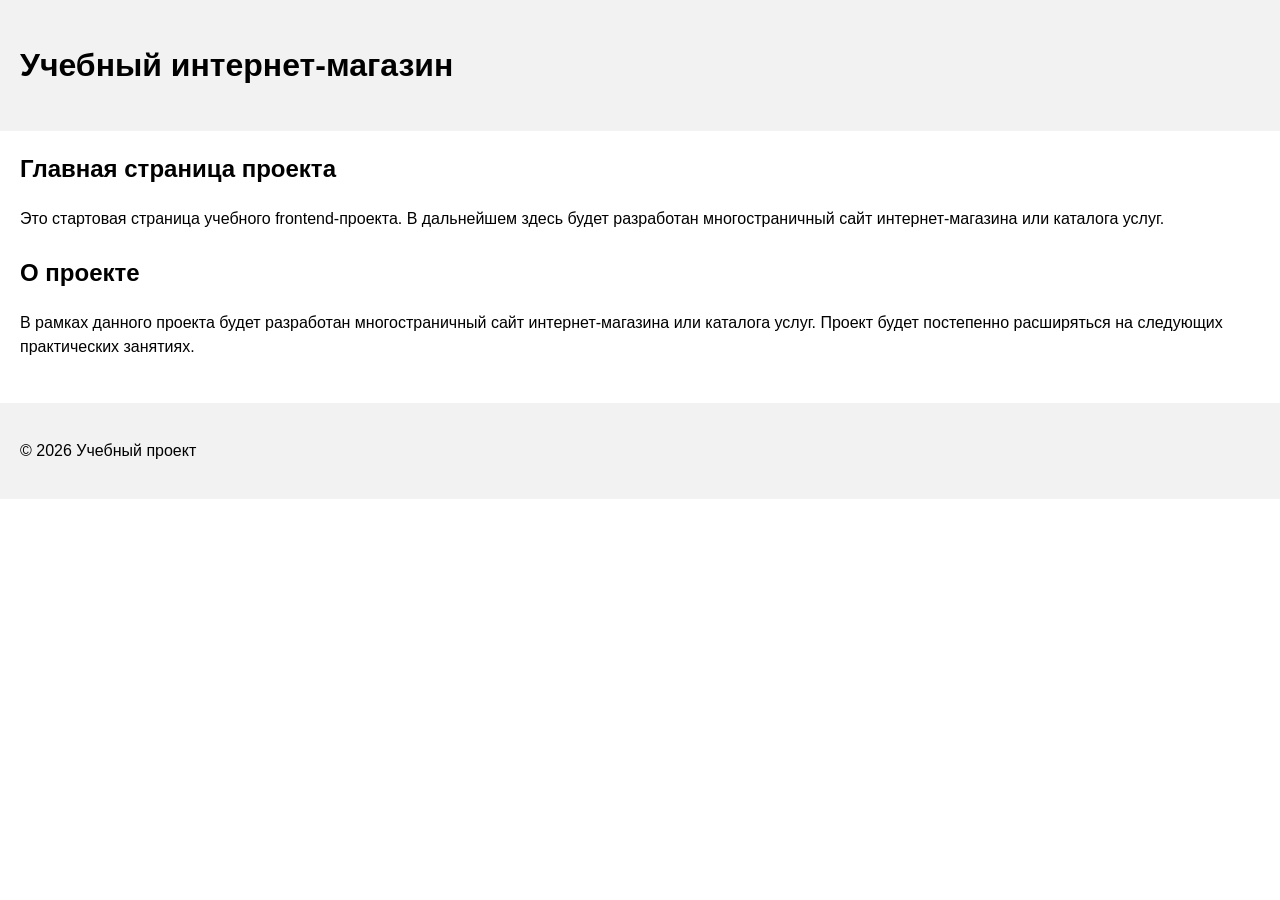
==== index.html @ 158ff709 "feat: add project description section" ====
<!DOCTYPE html>
<html lang="ru">
<head>
  <meta charset="UTF-8">
  <meta name="viewport" content="width=device-width, initial-scale=1.0">
  <title>Каталог товаров</title>
  <link rel="stylesheet" href="css/style.css">
</head>
<body>
  <header>
    <h1>Учебный интернет-магазин</h1>
  </header>
  <main>
    <section>
      <h2>Главная страница проекта</h2>
      <p>
        Это стартовая страница учебного frontend-проекта.
        В дальнейшем здесь будет разработан многостраничный сайт
        интернет-магазина или каталога услуг.
      </p>
    </section>
        <section>
      <h2>О проекте</h2>
      <p>
        В рамках данного проекта будет разработан многостраничный сайт
        интернет-магазина или каталога услуг. Проект будет постепенно
        расширяться на следующих практических занятиях.
      </p>
    </section>
  </main>
  <footer>
    <p>&copy; 2026 Учебный проект</p>
  </footer>
</body>
</html>
---- css/style.css ----
body {
  margin: 0;
  font-family: Arial, sans-serif;
  line-height: 1.5;
}
header, main, footer {
  padding: 20px;
}
header { background-color: #f2f2f2; }
footer { background-color: #f2f2f2; }
section { margin-bottom: 24px; }
section h2 { margin-top: 0; }
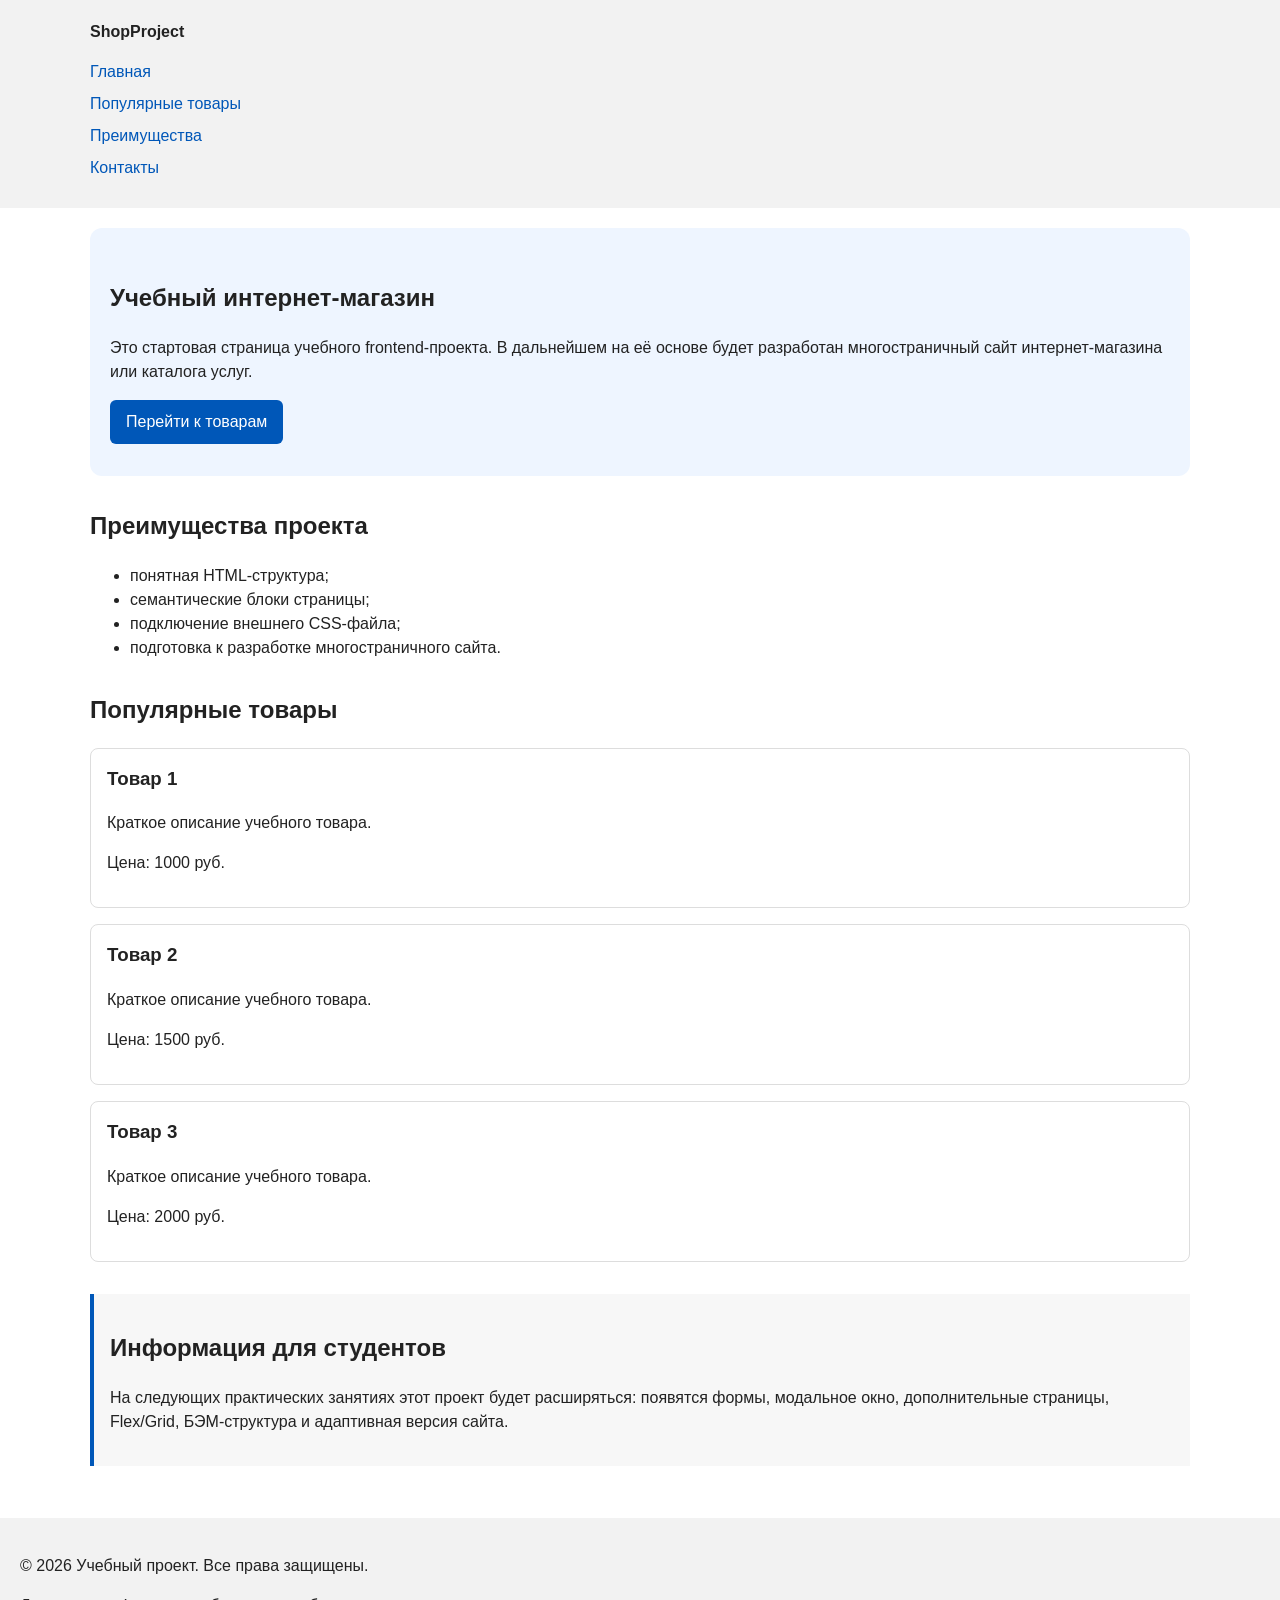
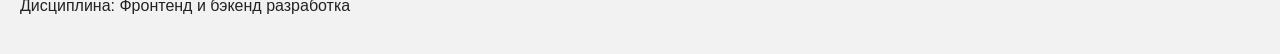
==== commit 7997a060: "feat: add semantic HTML structure and base CSS styles" ====
--- a/index.html
+++ b/index.html
@@ -3,33 +3,77 @@
 <head>
   <meta charset="UTF-8">
   <meta name="viewport" content="width=device-width, initial-scale=1.0">
-  <title>Каталог товаров</title>
+  <title>Учебный интернет-магазин</title>
   <link rel="stylesheet" href="css/style.css">
 </head>
 <body>
   <header>
-    <h1>Учебный интернет-магазин</h1>
+    <div class="site-header">
+      <a class="site-logo" href="index.html">ShopProject</a>
+      <nav class="site-nav" aria-label="Основная навигация">
+        <ul class="site-nav__list">
+          <li><a href="index.html">Главная</a></li>
+          <li><a href="#popular">Популярные товары</a></li>
+          <li><a href="#advantages">Преимущества</a></li>
+          <li><a href="#contacts">Контакты</a></li>
+        </ul>
+      </nav>
+    </div>
   </header>
+
   <main>
-    <section>
-      <h2>Главная страница проекта</h2>
+    <section class="hero">
+      <h1>Учебный интернет-магазин</h1>
       <p>
         Это стартовая страница учебного frontend-проекта.
-        В дальнейшем здесь будет разработан многостраничный сайт
+        В дальнейшем на её основе будет разработан многостраничный сайт
         интернет-магазина или каталога услуг.
       </p>
+      <a class="button" href="#popular">Перейти к товарам</a>
     </section>
-        <section>
-      <h2>О проекте</h2>
+
+    <section class="section" id="advantages">
+      <h2>Преимущества проекта</h2>
+      <ul class="advantages-list">
+        <li>понятная HTML-структура;</li>
+        <li>семантические блоки страницы;</li>
+        <li>подключение внешнего CSS-файла;</li>
+        <li>подготовка к разработке многостраничного сайта.</li>
+      </ul>
+    </section>
+
+    <section class="section" id="popular">
+      <h2>Популярные товары</h2>
+      <article class="product-card">
+        <h3>Товар 1</h3>
+        <p>Краткое описание учебного товара.</p>
+        <p>Цена: 1000 руб.</p>
+      </article>
+      <article class="product-card">
+        <h3>Товар 2</h3>
+        <p>Краткое описание учебного товара.</p>
+        <p>Цена: 1500 руб.</p>
+      </article>
+      <article class="product-card">
+        <h3>Товар 3</h3>
+        <p>Краткое описание учебного товара.</p>
+        <p>Цена: 2000 руб.</p>
+      </article>
+    </section>
+
+    <aside class="aside-info">
+      <h2>Информация для студентов</h2>
       <p>
-        В рамках данного проекта будет разработан многостраничный сайт
-        интернет-магазина или каталога услуг. Проект будет постепенно
-        расширяться на следующих практических занятиях.
+        На следующих практических занятиях этот проект будет расширяться:
+        появятся формы, модальное окно, дополнительные страницы, Flex/Grid,
+        БЭМ-структура и адаптивная версия сайта.
       </p>
-    </section>
+    </aside>
   </main>
-  <footer>
-    <p>&copy; 2026 Учебный проект</p>
+
+  <footer id="contacts">
+    <p>&copy; 2026 Учебный проект. Все права защищены.</p>
+    <p>Дисциплина: Фронтенд и бэкенд разработка</p>
   </footer>
 </body>
 </html>
--- a/css/style.css
+++ b/css/style.css
@@ -1,12 +1,109 @@
+/* Минимальный сброс стилей */
+* {
+  box-sizing: border-box;
+}
+
 body {
   margin: 0;
   font-family: Arial, sans-serif;
   line-height: 1.5;
+  color: #222222;
+  background-color: #ffffff;
 }
+
 header, main, footer {
   padding: 20px;
 }
-header { background-color: #f2f2f2; }
-footer { background-color: #f2f2f2; }
-section { margin-bottom: 24px; }
-section h2 { margin-top: 0; }+
+header {
+  background-color: #f2f2f2;
+}
+
+footer {
+  background-color: #f2f2f2;
+}
+
+/* Шапка и навигация */
+.site-header {
+  max-width: 1100px;
+  margin: 0 auto;
+}
+
+.site-logo {
+  font-weight: bold;
+  text-decoration: none;
+  color: #222222;
+}
+
+.site-nav__list {
+  padding: 0;
+  margin: 16px 0 0;
+  list-style: none;
+}
+
+.site-nav__list li {
+  margin-bottom: 8px;
+}
+
+.site-nav__list a {
+  color: #0057b8;
+  text-decoration: none;
+}
+
+.site-nav__list a:hover {
+  text-decoration: underline;
+}
+
+/* Секции */
+.hero {
+  max-width: 1100px;
+  margin: 0 auto 32px;
+  padding: 32px 20px;
+  background-color: #eef5ff;
+  border-radius: 12px;
+}
+
+.section {
+  max-width: 1100px;
+  margin: 0 auto 32px;
+}
+
+.section h2 {
+  margin-top: 0;
+}
+
+/* Карточки товаров */
+.product-card {
+  margin-bottom: 16px;
+  padding: 16px;
+  border: 1px solid #dddddd;
+  border-radius: 8px;
+  background-color: #ffffff;
+}
+
+.product-card h3 {
+  margin-top: 0;
+}
+
+/* Кнопка */
+.button {
+  display: inline-block;
+  padding: 10px 16px;
+  color: #ffffff;
+  background-color: #0057b8;
+  text-decoration: none;
+  border-radius: 6px;
+}
+
+.button:hover {
+  background-color: #003f86;
+}
+
+/* Блок aside */
+.aside-info {
+  max-width: 1100px;
+  margin: 0 auto 32px;
+  padding: 16px;
+  border-left: 4px solid #0057b8;
+  background-color: #f7f7f7;
+}
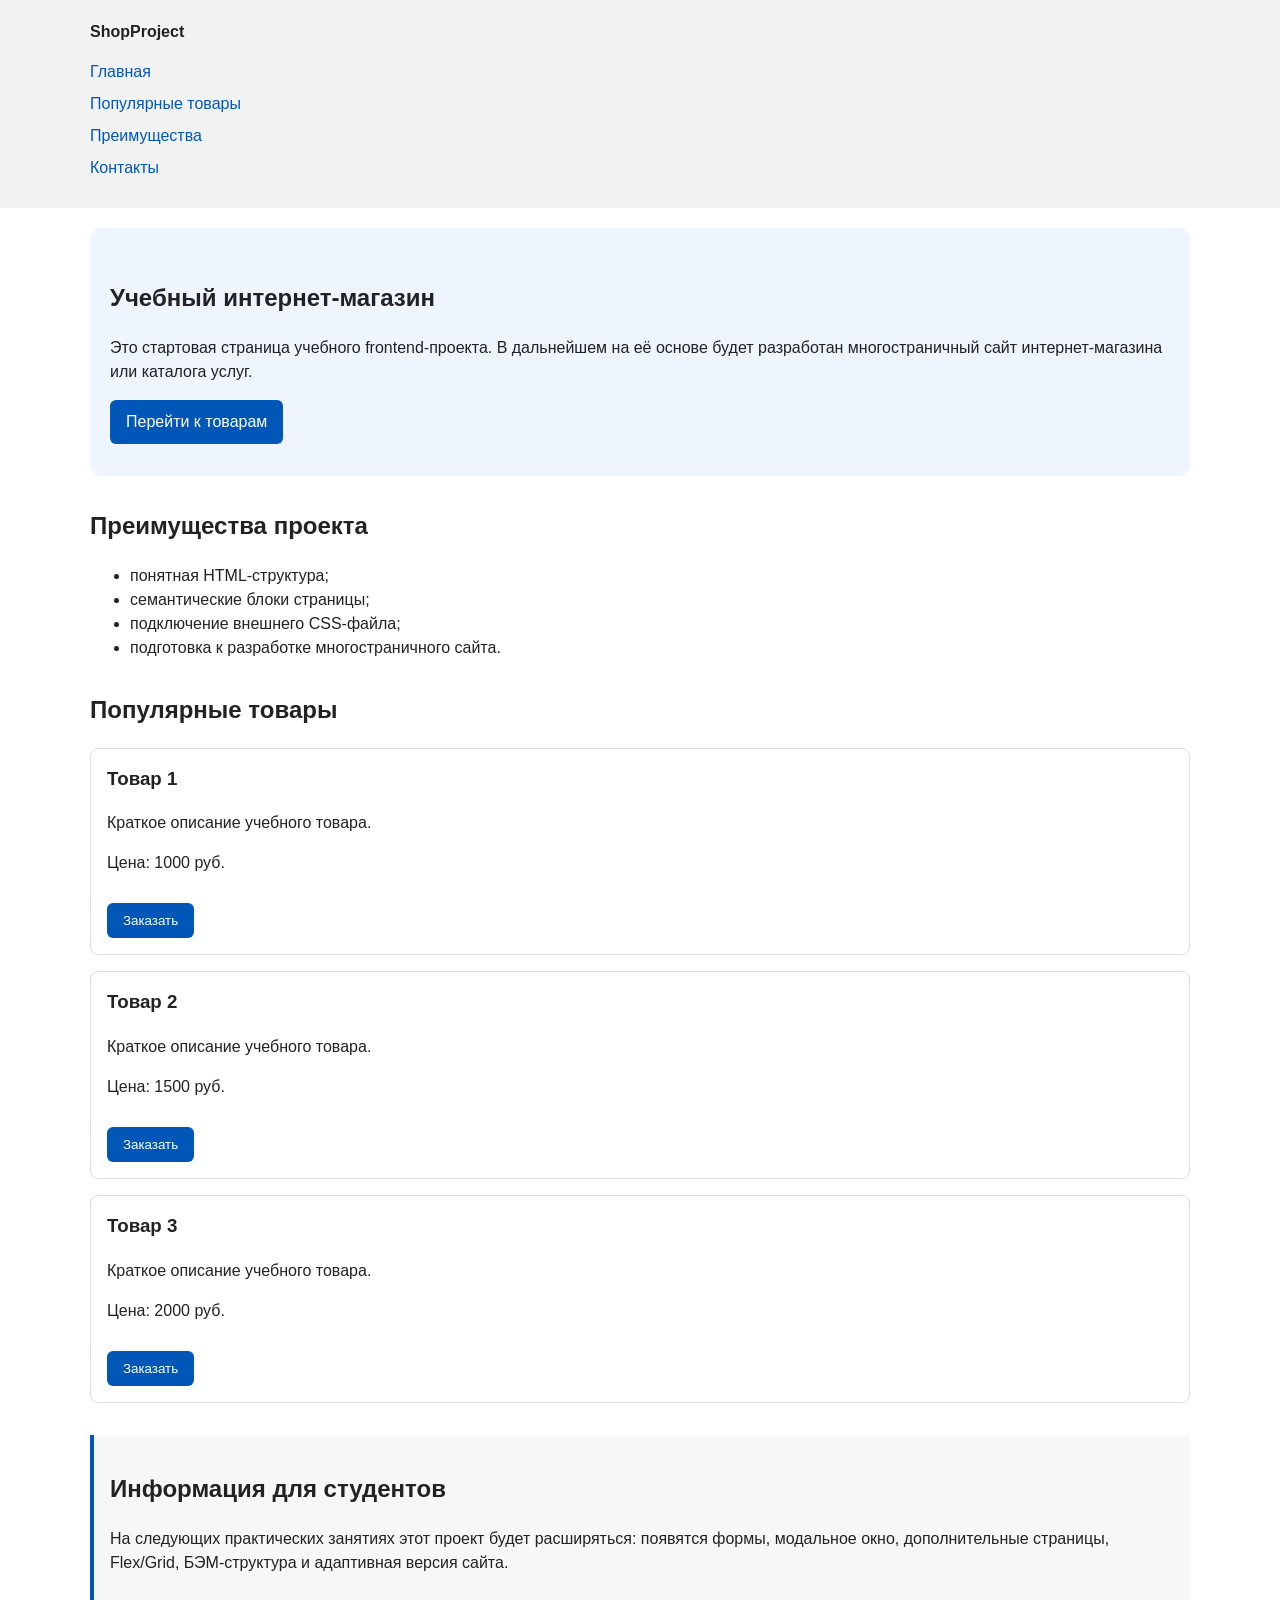
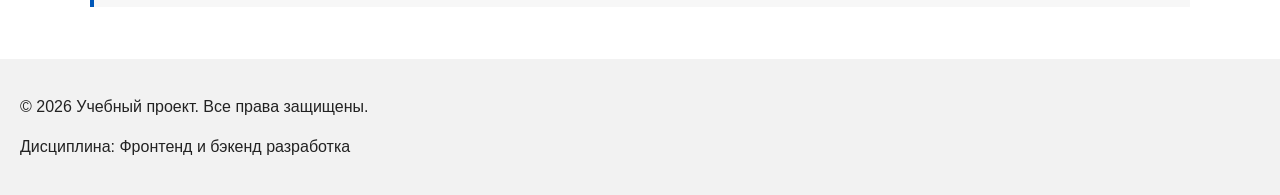
==== commit a19780ae: "feat: add order form modal and validation" ====
--- a/index.html
+++ b/index.html
@@ -5,6 +5,7 @@
   <meta name="viewport" content="width=device-width, initial-scale=1.0">
   <title>Учебный интернет-магазин</title>
   <link rel="stylesheet" href="css/style.css">
+  <script src="js/main.js" defer></script>
 </head>
 <body>
   <header>
@@ -43,23 +44,26 @@
     </section>
 
     <section class="section" id="popular">
-      <h2>Популярные товары</h2>
-      <article class="product-card">
-        <h3>Товар 1</h3>
-        <p>Краткое описание учебного товара.</p>
-        <p>Цена: 1000 руб.</p>
-      </article>
-      <article class="product-card">
-        <h3>Товар 2</h3>
-        <p>Краткое описание учебного товара.</p>
-        <p>Цена: 1500 руб.</p>
-      </article>
-      <article class="product-card">
-        <h3>Товар 3</h3>
-        <p>Краткое описание учебного товара.</p>
-        <p>Цена: 2000 руб.</p>
-      </article>
-    </section>
+  <h2>Популярные товары</h2>
+  <article class="product-card">
+    <h3>Товар 1</h3>
+    <p>Краткое описание учебного товара.</p>
+    <p>Цена: 1000 руб.</p>
+    <button class="button product-card__button" type="button" data-product="Товар 1">Заказать</button>
+  </article>
+  <article class="product-card">
+    <h3>Товар 2</h3>
+    <p>Краткое описание учебного товара.</p>
+    <p>Цена: 1500 руб.</p>
+    <button class="button product-card__button" type="button" data-product="Товар 2">Заказать</button>
+  </article>
+  <article class="product-card">
+    <h3>Товар 3</h3>
+    <p>Краткое описание учебного товара.</p>
+    <p>Цена: 2000 руб.</p>
+    <button class="button product-card__button" type="button" data-product="Товар 3">Заказать</button>
+  </article>
+</section>
 
     <aside class="aside-info">
       <h2>Информация для студентов</h2>
@@ -75,5 +79,63 @@
     <p>&copy; 2026 Учебный проект. Все права защищены.</p>
     <p>Дисциплина: Фронтенд и бэкенд разработка</p>
   </footer>
+  <dialog class="order-dialog" id="order-dialog" aria-labelledby="order-dialog-title">
+  <h2 id="order-dialog-title">Оформление заявки</h2>
+  <form class="order-form" id="order-form" action="#" method="post" novalidate>
+    <input id="selected-product" name="selected-product" type="hidden">
+
+    <div class="form-field">
+      <label for="order-name">Имя</label>
+      <input id="order-name" name="name" type="text" placeholder="Введите ваше имя" minlength="2" autocomplete="given-name" required>
+    </div>
+
+    <div class="form-field">
+      <label for="order-email">E-mail</label>
+      <input id="order-email" name="email" type="email" placeholder="example@mail.ru" autocomplete="email" required>
+    </div>
+
+    <div class="form-field">
+      <label for="order-phone">Телефон</label>
+      <input id="order-phone" name="phone" type="tel" inputmode="tel" placeholder="+7 (900) 000-00-00" pattern="^\+7 \(\d{3}\) \d{3}-\d{2}-\d{2}$" required>
+      <small>Формат: +7 (900) 000-00-00</small>
+    </div>
+
+    <div class="form-field">
+      <label for="order-date">Дата связи</label>
+      <input id="order-date" name="date" type="date">
+    </div>
+
+    <div class="form-field">
+      <label for="order-topic">Тема заявки</label>
+      <select id="order-topic" name="topic" required>
+        <option value="">Выберите тему</option>
+        <option value="product">Заказ товара</option>
+        <option value="consultation">Консультация</option>
+        <option value="delivery">Доставка</option>
+      </select>
+    </div>
+
+    <div class="form-field">
+      <label for="order-comment">Комментарий</label>
+      <textarea id="order-comment" name="comment" rows="4" placeholder="Укажите дополнительную информацию"></textarea>
+    </div>
+
+    <div class="form-field form-field--checkbox">
+      <label>
+        <input id="order-agreement" name="agreement" type="checkbox" required>
+        Я согласен на обработку данных
+      </label>
+    </div>
+
+    <div class="form-actions">
+      <button type="button" id="close-order-dialog">Закрыть</button>
+      <button type="submit">Отправить заявку</button>
+    </div>
+  </form>
+</dialog>
+
+<p class="success-message" id="success-message" hidden>
+  Форма успешно отправлена!
+</p>
 </body>
 </html>
--- a/css/style.css
+++ b/css/style.css
@@ -106,4 +106,78 @@
   padding: 16px;
   border-left: 4px solid #0057b8;
   background-color: #f7f7f7;
+}
+
+/* Модальное окно */
+.order-dialog {
+  width: min(100% - 32px, 560px);
+  padding: 24px;
+  border: none;
+  border-radius: 12px;
+}
+
+.order-dialog::backdrop {
+  background-color: rgba(0, 0, 0, 0.5);
+}
+
+.form-field {
+  margin-bottom: 16px;
+}
+
+.form-field label {
+  display: block;
+  margin-bottom: 6px;
+}
+
+.form-field input,
+.form-field select,
+.form-field textarea {
+  width: 100%;
+  padding: 10px 12px;
+  border: 1px solid #cccccc;
+  border-radius: 6px;
+  font: inherit;
+}
+
+.form-field input[type="checkbox"] {
+  width: auto;
+}
+
+.form-field small {
+  display: block;
+  margin-top: 4px;
+  color: #666666;
+}
+
+.form-field input:focus-visible,
+.form-field select:focus-visible,
+.form-field textarea:focus-visible,
+.form-actions button:focus-visible {
+  outline: 2px solid #0057b8;
+  outline-offset: 2px;
+}
+
+[aria-invalid="true"] {
+  border-color: #b00020;
+}
+
+.form-actions {
+  display: flex;
+  gap: 12px;
+  margin-top: 20px;
+}
+
+.success-message {
+  max-width: 1100px;
+  margin: 24px auto;
+  padding: 16px;
+  border-left: 4px solid #168a2f;
+  background-color: #eefaf0;
+}
+
+/* Кнопка в карточке товара */
+.product-card__button {
+  margin-top: 12px;
+  cursor: pointer;
+  border: none;
 }
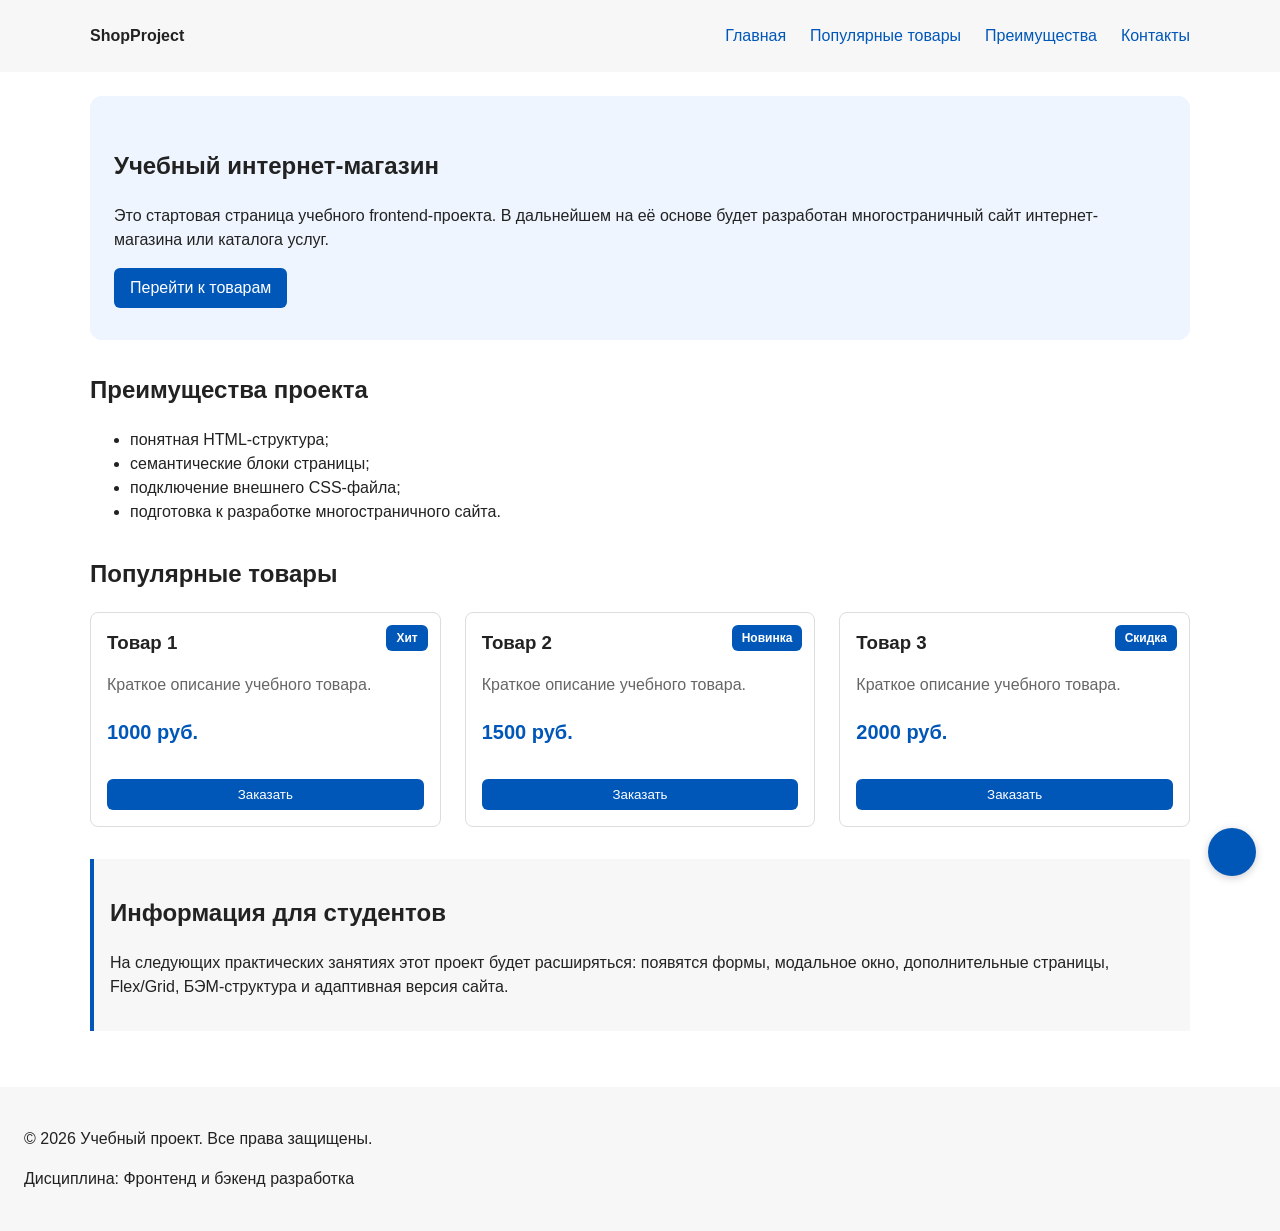
==== commit ac5614c0: "feat: complete KR1 - Flexbox, Grid, BEM, positioning" ====
--- a/index.html
+++ b/index.html
@@ -45,24 +45,29 @@
 
     <section class="section" id="popular">
   <h2>Популярные товары</h2>
-  <article class="product-card">
-    <h3>Товар 1</h3>
-    <p>Краткое описание учебного товара.</p>
-    <p>Цена: 1000 руб.</p>
-    <button class="button product-card__button" type="button" data-product="Товар 1">Заказать</button>
-  </article>
-  <article class="product-card">
-    <h3>Товар 2</h3>
-    <p>Краткое описание учебного товара.</p>
-    <p>Цена: 1500 руб.</p>
-    <button class="button product-card__button" type="button" data-product="Товар 2">Заказать</button>
-  </article>
-  <article class="product-card">
-    <h3>Товар 3</h3>
-    <p>Краткое описание учебного товара.</p>
-    <p>Цена: 2000 руб.</p>
-    <button class="button product-card__button" type="button" data-product="Товар 3">Заказать</button>
-  </article>
+  <div class="products-grid">
+    <article class="product-card">
+      <div class="product-card__badge">Хит</div>
+      <h3 class="product-card__title">Товар 1</h3>
+      <p class="product-card__description">Краткое описание учебного товара.</p>
+      <p class="product-card__price">1000 руб.</p>
+      <button class="button product-card__button" type="button" data-product="Товар 1">Заказать</button>
+    </article>
+    <article class="product-card">
+      <div class="product-card__badge">Новинка</div>
+      <h3 class="product-card__title">Товар 2</h3>
+      <p class="product-card__description">Краткое описание учебного товара.</p>
+      <p class="product-card__price">1500 руб.</p>
+      <button class="button product-card__button" type="button" data-product="Товар 2">Заказать</button>
+    </article>
+    <article class="product-card">
+      <div class="product-card__badge">Скидка</div>
+      <h3 class="product-card__title">Товар 3</h3>
+      <p class="product-card__description">Краткое описание учебного товара.</p>
+      <p class="product-card__price">2000 руб.</p>
+      <button class="button product-card__button" type="button" data-product="Товар 3">Заказать</button>
+    </article>
+  </div>
 </section>
 
     <aside class="aside-info">
@@ -137,5 +142,6 @@
 <p class="success-message" id="success-message" hidden>
   Форма успешно отправлена!
 </p>
+<button class="scroll-top-button" id="scroll-top-button" type="button" aria-label="Наверх"></button>
 </body>
 </html>
--- a/css/style.css
+++ b/css/style.css
@@ -1,4 +1,38 @@
-/* Минимальный сброс стилей */
+
+:root {
+  /* Основные цвета проекта */
+  --color-bg: #ffffff;
+  --color-text: #222222;
+  --color-muted: #666666;
+  --color-primary: #0057b8;
+  --color-primary-dark: #003f86;
+  --color-border: #dddddd;
+  --color-surface: #f7f7f7;
+  --color-surface-accent: #eef5ff;
+  --color-danger: #b00020;
+  --color-success: #168a2f;
+  --color-success-bg: #eefaf0;
+  --color-white: #ffffff;
+  
+  /* Отступы */
+  --space-xs: 4px;
+  --space-sm: 8px;
+  --space-md: 16px;
+  --space-lg: 24px;
+  --space-xl: 32px;
+  
+  /* Скругления */
+  --radius-sm: 6px;
+  --radius-md: 8px;
+  --radius-lg: 12px;
+  
+  /* Размеры */
+  --container-width: 1100px;
+}
+
+/* ===============================
+   2. Базовые стили
+   =============================== */
 * {
   box-sizing: border-box;
 }
@@ -7,46 +41,107 @@
   margin: 0;
   font-family: Arial, sans-serif;
   line-height: 1.5;
-  color: #222222;
-  background-color: #ffffff;
-}
-
-header, main, footer {
-  padding: 20px;
+  color: var(--color-text);
+  background-color: var(--color-bg);
+}
+
+header,
+main,
+footer {
+  padding: var(--space-lg);
 }
 
 header {
-  background-color: #f2f2f2;
+  background-color: var(--color-surface);
 }
 
 footer {
-  background-color: #f2f2f2;
-}
-
-/* Шапка и навигация */
+  background-color: var(--color-surface);
+}
+
+/* ===============================
+   3. Общие элементы интерфейса
+   =============================== */
+a {
+  color: var(--color-primary);
+}
+
+a:hover {
+  color: var(--color-primary-dark);
+}
+
+a:focus-visible {
+  outline: 2px solid var(--color-primary);
+  outline-offset: 3px;
+}
+
+.button {
+  display: inline-block;
+  padding: var(--space-sm) var(--space-md);
+  color: var(--color-white);
+  background-color: var(--color-primary);
+  text-decoration: none;
+  border: none;
+  border-radius: var(--radius-sm);
+  cursor: pointer;
+}
+
+.button:hover {
+  background-color: var(--color-primary-dark);
+}
+
+.button:focus-visible {
+  outline: 2px solid var(--color-primary);
+  outline-offset: 3px;
+}
+
+.button:disabled {
+  opacity: 0.6;
+  cursor: not-allowed;
+}
+
+/* ===============================
+   4. Компоненты страницы
+   =============================== */
 .site-header {
-  max-width: 1100px;
+  max-width: var(--container-width);
   margin: 0 auto;
+  display: flex;
+  align-items: center;
+  justify-content: space-between;
 }
 
 .site-logo {
   font-weight: bold;
   text-decoration: none;
-  color: #222222;
+  color: var(--color-text);
+}
+
+/* Шапка на Flexbox */
+.site-header {
+  max-width: var(--container-width);
+  margin: 0 auto;
+  display: flex;
+  align-items: center;
+  justify-content: space-between;
+  flex-wrap: wrap;
+  gap: var(--space-md);
 }
 
 .site-nav__list {
+  display: flex;
+  gap: var(--space-lg);
   padding: 0;
-  margin: 16px 0 0;
+  margin: 0;
   list-style: none;
 }
 
 .site-nav__list li {
-  margin-bottom: 8px;
+  margin-bottom: 0;
 }
 
 .site-nav__list a {
-  color: #0057b8;
+  color: var(--color-primary);
   text-decoration: none;
 }
 
@@ -54,66 +149,55 @@
   text-decoration: underline;
 }
 
-/* Секции */
 .hero {
-  max-width: 1100px;
-  margin: 0 auto 32px;
-  padding: 32px 20px;
-  background-color: #eef5ff;
-  border-radius: 12px;
+  max-width: var(--container-width);
+  margin: 0 auto var(--space-xl);
+  padding: var(--space-xl) var(--space-lg);
+  background-color: var(--color-surface-accent);
+  border-radius: var(--radius-lg);
 }
 
 .section {
-  max-width: 1100px;
-  margin: 0 auto 32px;
+  max-width: var(--container-width);
+  margin: 0 auto var(--space-xl);
 }
 
 .section h2 {
   margin-top: 0;
 }
 
-/* Карточки товаров */
 .product-card {
-  margin-bottom: 16px;
-  padding: 16px;
-  border: 1px solid #dddddd;
-  border-radius: 8px;
-  background-color: #ffffff;
+  margin-bottom: var(--space-md);
+  padding: var(--space-md);
+  border: 1px solid var(--color-border);
+  border-radius: var(--radius-md);
+  background-color: var(--color-bg);
+}
+
+.product-card:hover {
+  border-color: var(--color-primary);
 }
 
 .product-card h3 {
   margin-top: 0;
 }
 
-/* Кнопка */
-.button {
-  display: inline-block;
-  padding: 10px 16px;
-  color: #ffffff;
-  background-color: #0057b8;
-  text-decoration: none;
-  border-radius: 6px;
-}
-
-.button:hover {
-  background-color: #003f86;
-}
-
-/* Блок aside */
 .aside-info {
-  max-width: 1100px;
-  margin: 0 auto 32px;
-  padding: 16px;
-  border-left: 4px solid #0057b8;
-  background-color: #f7f7f7;
-}
-
-/* Модальное окно */
+  max-width: var(--container-width);
+  margin: 0 auto var(--space-xl);
+  padding: var(--space-md);
+  border-left: 4px solid var(--color-primary);
+  background-color: var(--color-surface);
+}
+
+/* ===============================
+   5. Форма и модальное окно
+   =============================== */
 .order-dialog {
   width: min(100% - 32px, 560px);
-  padding: 24px;
-  border: none;
-  border-radius: 12px;
+  padding: var(--space-lg);
+  border: none;
+  border-radius: var(--radius-lg);
 }
 
 .order-dialog::backdrop {
@@ -121,12 +205,12 @@
 }
 
 .form-field {
-  margin-bottom: 16px;
+  margin-bottom: var(--space-md);
 }
 
 .form-field label {
   display: block;
-  margin-bottom: 6px;
+  margin-bottom: var(--space-xs);
 }
 
 .form-field input,
@@ -134,8 +218,8 @@
 .form-field textarea {
   width: 100%;
   padding: 10px 12px;
-  border: 1px solid #cccccc;
-  border-radius: 6px;
+  border: 1px solid var(--color-border);
+  border-radius: var(--radius-sm);
   font: inherit;
 }
 
@@ -145,39 +229,139 @@
 
 .form-field small {
   display: block;
-  margin-top: 4px;
-  color: #666666;
+  margin-top: var(--space-xs);
+  color: var(--color-muted);
+}
+
+.form-field input:hover,
+.form-field select:hover,
+.form-field textarea:hover {
+  border-color: var(--color-primary);
 }
 
 .form-field input:focus-visible,
 .form-field select:focus-visible,
 .form-field textarea:focus-visible,
 .form-actions button:focus-visible {
-  outline: 2px solid #0057b8;
-  outline-offset: 2px;
+  outline: 2px solid var(--color-primary);
+  outline-offset: 3px;
 }
 
 [aria-invalid="true"] {
-  border-color: #b00020;
+  border-color: var(--color-danger);
 }
 
 .form-actions {
   display: flex;
-  gap: 12px;
-  margin-top: 20px;
+  gap: var(--space-md);
+  margin-top: var(--space-lg);
 }
 
 .success-message {
-  max-width: 1100px;
-  margin: 24px auto;
-  padding: 16px;
-  border-left: 4px solid #168a2f;
-  background-color: #eefaf0;
-}
-
-/* Кнопка в карточке товара */
+  max-width: var(--container-width);
+  margin: var(--space-lg) auto;
+  padding: var(--space-md);
+  border-left: 4px solid var(--color-success);
+  background-color: var(--color-success-bg);
+}
+
 .product-card__button {
-  margin-top: 12px;
+  margin-top: var(--space-md);
   cursor: pointer;
   border: none;
+}
+/* Сетка карточек на CSS Grid */
+.products-grid {
+  display: grid;
+  grid-template-columns: repeat(auto-fit, minmax(250px, 1fr));
+  gap: var(--space-lg);
+  max-width: var(--container-width);
+  margin: 0 auto var(--space-xl);
+}
+
+.product-card {
+  margin-bottom: 0; /* убираем старый отступ, теперь gap в grid */
+}
+
+/* БЭМ: Блок product-card */
+.product-card {
+  position: relative; /* для ПУНКТА 13! */
+  padding: var(--space-md);
+  border: 1px solid var(--color-border);
+  border-radius: var(--radius-md);
+  background-color: var(--color-bg);
+  transition: transform 0.2s, box-shadow 0.2s;
+}
+
+.product-card:hover {
+  transform: translateY(-4px);
+  box-shadow: 0 4px 12px rgba(0, 0, 0, 0.1);
+  border-color: var(--color-primary);
+}
+
+/* БЭМ: Элемент __badge */
+.product-card__badge {
+  position: absolute; /* для ПУНКТА 13! */
+  top: 12px;
+  right: 12px;
+  padding: 4px 10px;
+  background-color: var(--color-primary);
+  color: var(--color-white);
+  font-size: 12px;
+  font-weight: bold;
+  border-radius: var(--radius-sm);
+}
+
+/* БЭМ: Элемент __title */
+.product-card__title {
+  margin-top: 0;
+  margin-bottom: var(--space-sm);
+  color: var(--color-text);
+}
+
+/* БЭМ: Элемент __description */
+.product-card__description {
+  color: var(--color-muted);
+  margin-bottom: var(--space-sm);
+}
+
+/* БЭМ: Элемент __price */
+.product-card__price {
+  font-size: 20px;
+  font-weight: bold;
+  color: var(--color-primary);
+  margin-bottom: var(--space-md);
+}
+
+/* БЭМ: Элемент __button */
+.product-card__button {
+  width: 100%;
+  cursor: pointer;
+  border: none;
+}
+
+/* Позиционирование: fixed — кнопка всегда видна в правом нижнем углу */
+.scroll-top-button {
+  position: fixed;
+  bottom: 24px;
+  right: 24px;
+  width: 48px;
+  height: 48px;
+  border: none;
+  border-radius: 50%;
+  background-color: var(--color-primary);
+  color: var(--color-white);
+  font-size: 20px;
+  cursor: pointer;
+  box-shadow: 0 2px 8px rgba(0, 0, 0, 0.2);
+  z-index: 100;
+}
+
+.scroll-top-button:hover {
+  background-color: var(--color-primary-dark);
+}
+
+.scroll-top-button:focus-visible {
+  outline: 2px solid var(--color-primary);
+  outline-offset: 3px;
 }
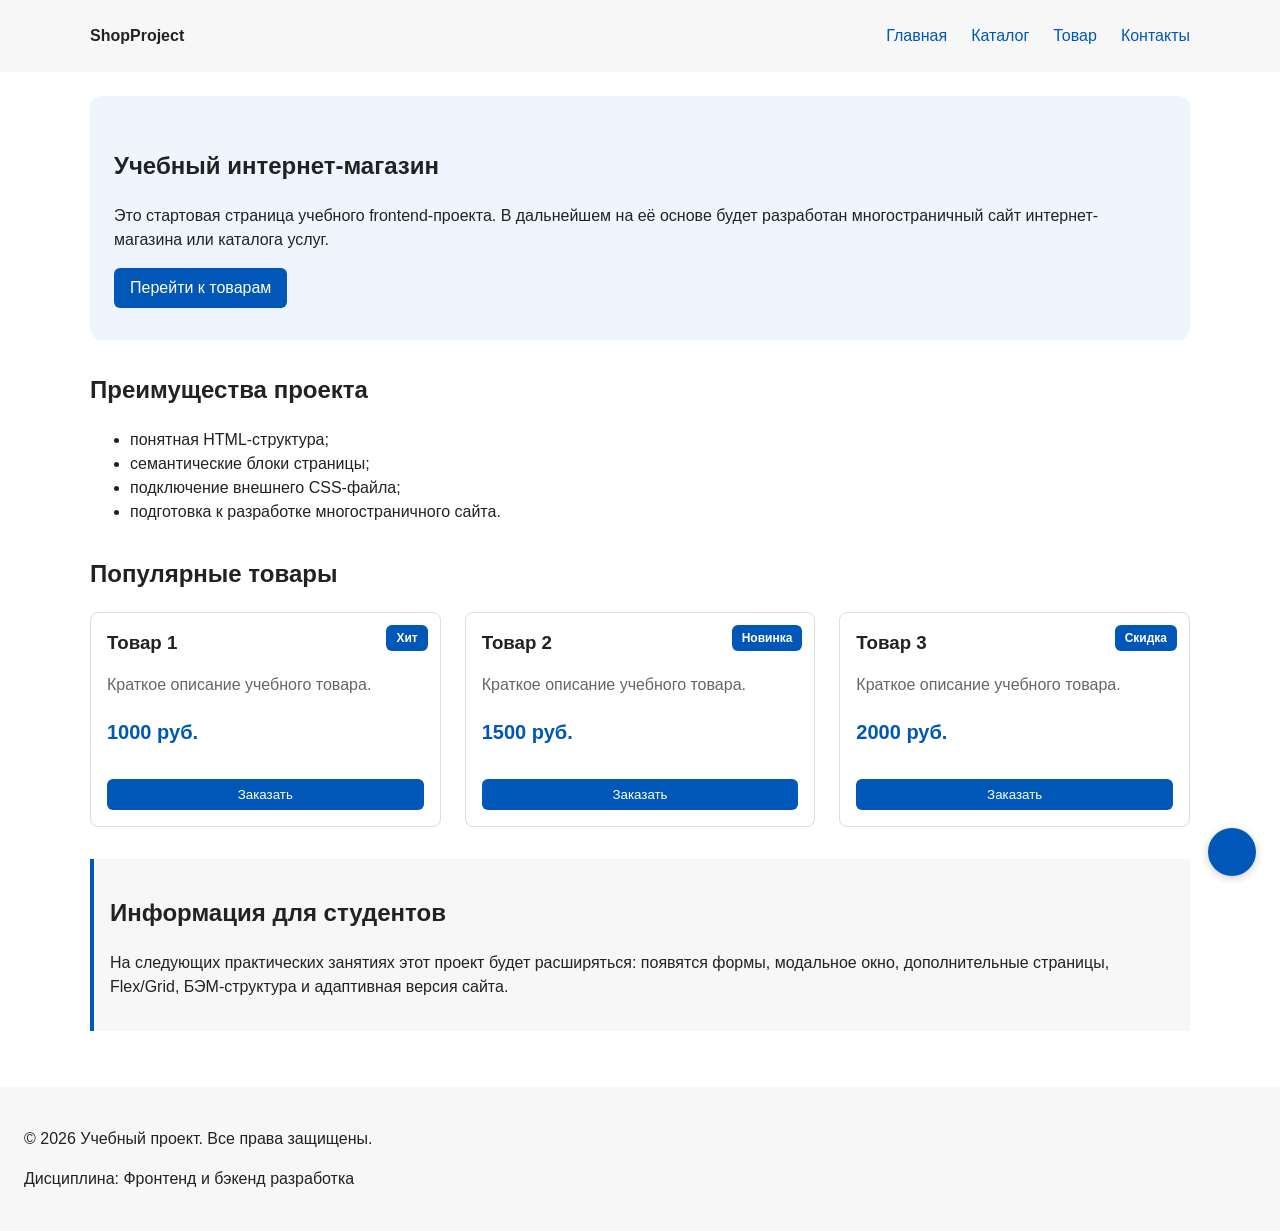
==== commit 8a83b014: "feat: add multi-page structure (catalog, product, contacts)" ====
--- a/index.html
+++ b/index.html
@@ -14,9 +14,9 @@
       <nav class="site-nav" aria-label="Основная навигация">
         <ul class="site-nav__list">
           <li><a href="index.html">Главная</a></li>
-          <li><a href="#popular">Популярные товары</a></li>
-          <li><a href="#advantages">Преимущества</a></li>
-          <li><a href="#contacts">Контакты</a></li>
+          <li><a href="catalog.html">Каталог</a></li>
+          <li><a href="product.html">Товар</a></li>
+          <li><a href="contacts.html">Контакты</a></li>
         </ul>
       </nav>
     </div>
--- a/css/style.css
+++ b/css/style.css
@@ -364,4 +364,35 @@
 .scroll-top-button:focus-visible {
   outline: 2px solid var(--color-primary);
   outline-offset: 3px;
+}
+
+/* Стили для страницы товара */
+.product-details__content {
+  display: flex;
+  gap: 32px;
+  align-items: flex-start;
+}
+
+.product-details__info {
+  flex: 1;
+}
+
+/* Таблица характеристик */
+.specs-table {
+  width: 100%;
+  max-width: 600px;
+  border-collapse: collapse;
+  margin-top: 16px;
+}
+
+.specs-table th,
+.specs-table td {
+  border: 1px solid var(--color-border);
+  padding: 12px;
+  text-align: left;
+}
+
+.specs-table th {
+  background-color: var(--color-surface);
+  font-weight: bold;
 }
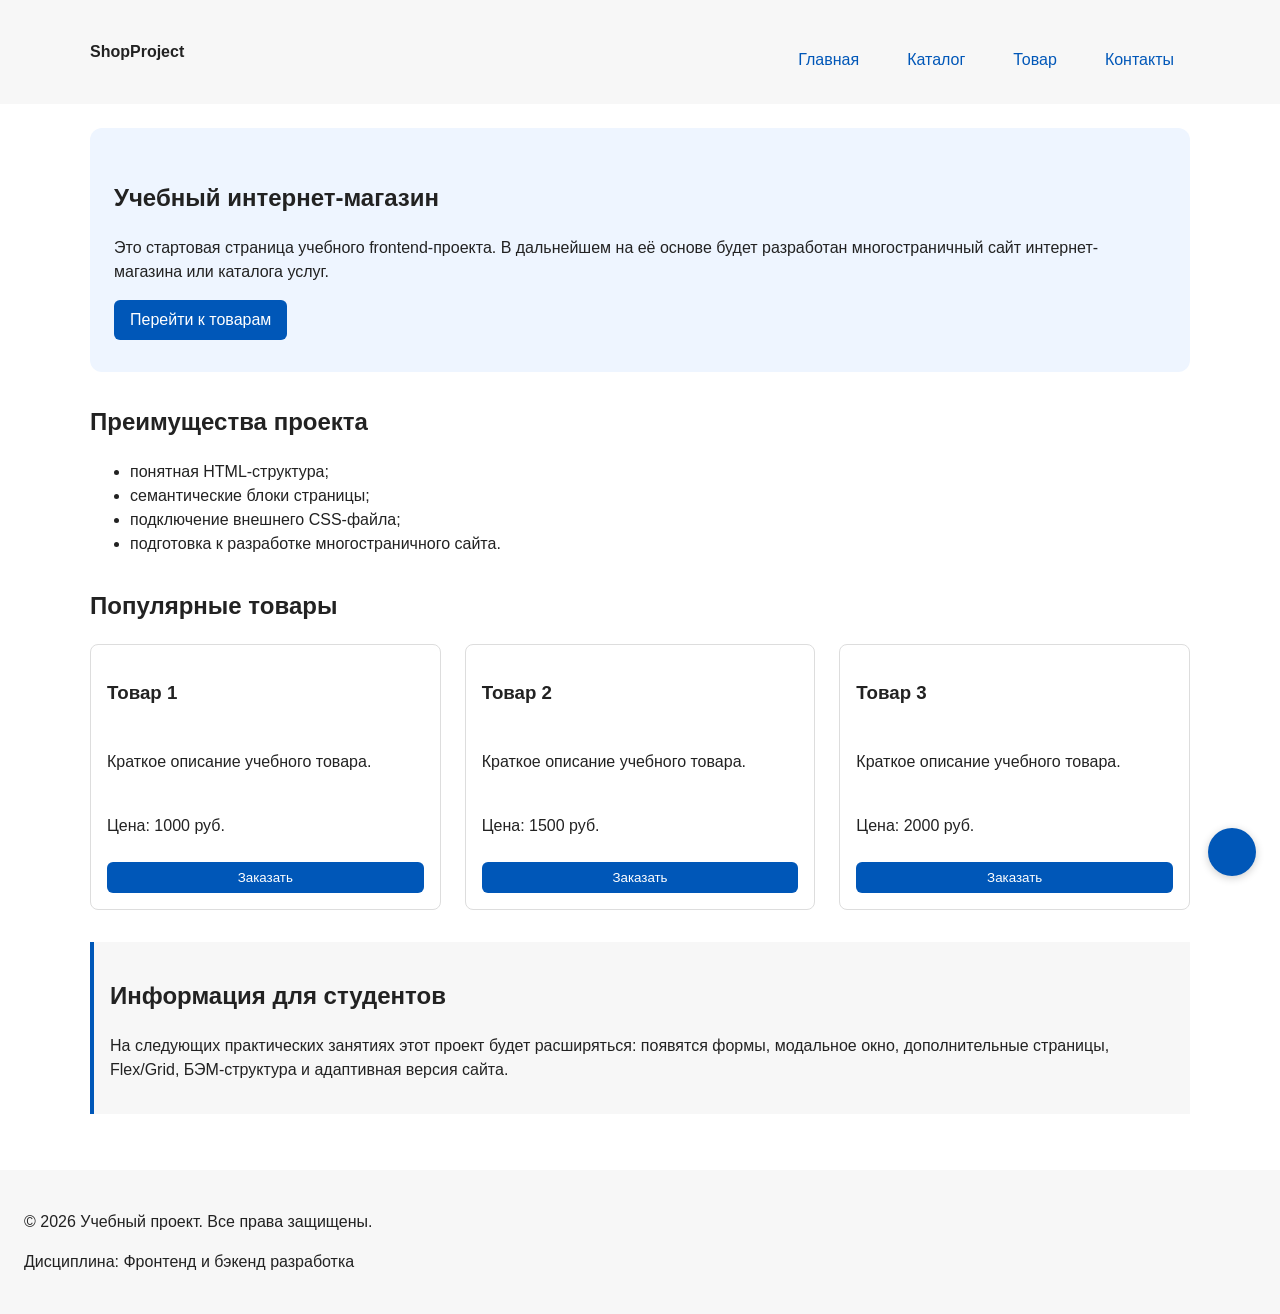
==== commit 9c509b81: "feat: add flex navigation and grid catalog layout" ====
--- a/index.html
+++ b/index.html
@@ -47,29 +47,25 @@
   <h2>Популярные товары</h2>
   <div class="products-grid">
     <article class="product-card">
-      <div class="product-card__badge">Хит</div>
-      <h3 class="product-card__title">Товар 1</h3>
-      <p class="product-card__description">Краткое описание учебного товара.</p>
-      <p class="product-card__price">1000 руб.</p>
+      <h3>Товар 1</h3>
+      <p>Краткое описание учебного товара.</p>
+      <p>Цена: 1000 руб.</p>
       <button class="button product-card__button" type="button" data-product="Товар 1">Заказать</button>
     </article>
     <article class="product-card">
-      <div class="product-card__badge">Новинка</div>
-      <h3 class="product-card__title">Товар 2</h3>
-      <p class="product-card__description">Краткое описание учебного товара.</p>
-      <p class="product-card__price">1500 руб.</p>
+      <h3>Товар 2</h3>
+      <p>Краткое описание учебного товара.</p>
+      <p>Цена: 1500 руб.</p>
       <button class="button product-card__button" type="button" data-product="Товар 2">Заказать</button>
     </article>
     <article class="product-card">
-      <div class="product-card__badge">Скидка</div>
-      <h3 class="product-card__title">Товар 3</h3>
-      <p class="product-card__description">Краткое описание учебного товара.</p>
-      <p class="product-card__price">2000 руб.</p>
+      <h3>Товар 3</h3>
+      <p>Краткое описание учебного товара.</p>
+      <p>Цена: 2000 руб.</p>
       <button class="button product-card__button" type="button" data-product="Товар 3">Заказать</button>
     </article>
   </div>
 </section>
-
     <aside class="aside-info">
       <h2>Информация для студентов</h2>
       <p>
--- a/css/style.css
+++ b/css/style.css
@@ -130,23 +130,26 @@
 
 .site-nav__list {
   display: flex;
-  gap: var(--space-lg);
+  flex-wrap: wrap;
+  justify-content: center;
+  align-items: center;
+  gap: var(--space-md);
   padding: 0;
-  margin: 0;
+  margin: var(--space-md) 0 0;
   list-style: none;
 }
 
-.site-nav__list li {
-  margin-bottom: 0;
-}
-
 .site-nav__list a {
+  display: inline-block;
+  padding: var(--space-sm) var(--space-md);
   color: var(--color-primary);
   text-decoration: none;
+  border-radius: var(--radius-sm);
 }
 
 .site-nav__list a:hover {
-  text-decoration: underline;
+  color: var(--color-white);
+  background-color: var(--color-primary);
 }
 
 .hero {
@@ -167,19 +170,19 @@
 }
 
 .product-card {
-  margin-bottom: var(--space-md);
+  display: flex;
+  flex-direction: column;
+  gap: var(--space-sm);
+  margin-bottom: 0;
   padding: var(--space-md);
   border: 1px solid var(--color-border);
   border-radius: var(--radius-md);
   background-color: var(--color-bg);
 }
 
-.product-card:hover {
-  border-color: var(--color-primary);
-}
-
-.product-card h3 {
-  margin-top: 0;
+.product-card .button {
+  margin-top: auto;
+  align-self: flex-start;
 }
 
 .aside-info {
@@ -395,4 +398,63 @@
 .specs-table th {
   background-color: var(--color-surface);
   font-weight: bold;
+}
+
+/* Сетка карточек (Grid) */
+.products-grid {
+  display: grid;
+  grid-template-columns: repeat(3, 1fr);
+  gap: var(--space-lg);
+}
+
+/* Раскладка каталога: фильтры + товары */
+.catalog-layout {
+  max-width: var(--container-width);
+  margin: 0 auto var(--space-xl);
+  display: grid;
+  grid-template-columns: 260px 1fr;
+  grid-template-areas: "filters products";
+  gap: var(--space-lg);
+}
+
+.catalog-filters {
+  grid-area: filters;
+  padding: var(--space-md);
+  border: 1px solid var(--color-border);
+  border-radius: var(--radius-md);
+  background-color: var(--color-surface);
+}
+
+.catalog-products {
+  grid-area: products;
+}
+
+/* Форма фильтров */
+.filters-form {
+  display: grid;
+  gap: var(--space-md);
+}
+
+.filters-form fieldset {
+  margin: 0;
+  padding: var(--space-md);
+  border: 1px solid var(--color-border);
+  border-radius: var(--radius-sm);
+}
+
+.filters-form legend {
+  font-weight: 700;
+}
+
+.filters-form label {
+  display: block;
+  margin-bottom: var(--space-sm);
+}
+
+.filters-form input[type="number"] {
+  width: 100%;
+  padding: 8px 10px;
+  border: 1px solid var(--color-border);
+  border-radius: var(--radius-sm);
+  font: inherit;
 }
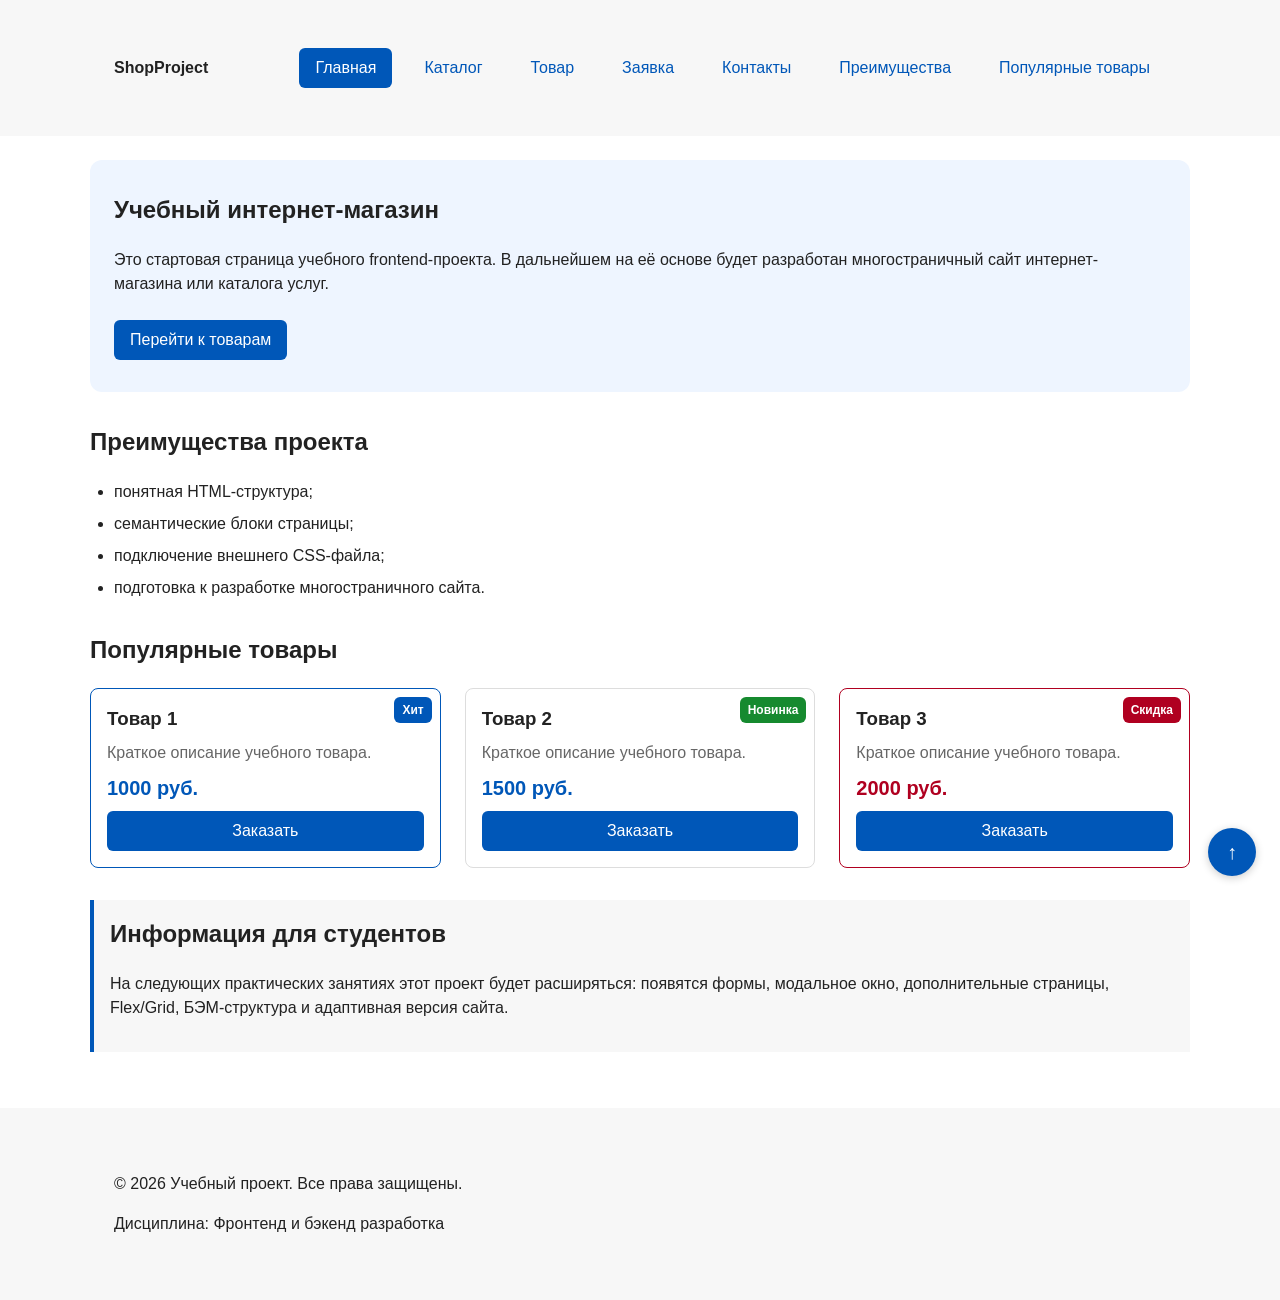
==== commit e6dae357: "refactor: apply BEM naming to CSS classes" ====
--- a/index.html
+++ b/index.html
@@ -3,20 +3,38 @@
 <head>
   <meta charset="UTF-8">
   <meta name="viewport" content="width=device-width, initial-scale=1.0">
-  <title>Учебный интернет-магазин</title>
+  <meta name="description" content="Учебный интернет-магазин. Главная страница.">
+  <title>Главная — Учебный интернет-магазин</title>
   <link rel="stylesheet" href="css/style.css">
   <script src="js/main.js" defer></script>
 </head>
 <body>
-  <header>
-    <div class="site-header">
-      <a class="site-logo" href="index.html">ShopProject</a>
+  <header class="site-header">
+    <div class="site-header__inner">
+      <a class="site-header__logo" href="index.html">ShopProject</a>
       <nav class="site-nav" aria-label="Основная навигация">
         <ul class="site-nav__list">
-          <li><a href="index.html">Главная</a></li>
-          <li><a href="catalog.html">Каталог</a></li>
-          <li><a href="product.html">Товар</a></li>
-          <li><a href="contacts.html">Контакты</a></li>
+          <li class="site-nav__item">
+            <a class="site-nav__link site-nav__link--active" href="index.html">Главная</a>
+          </li>
+          <li class="site-nav__item">
+            <a class="site-nav__link" href="catalog.html">Каталог</a>
+          </li>
+          <li class="site-nav__item">
+            <a class="site-nav__link" href="product.html">Товар</a>
+          </li>
+          <li class="site-nav__item">
+            <a class="site-nav__link" href="order.html">Заявка</a>
+          </li>
+          <li class="site-nav__item">
+            <a class="site-nav__link" href="contacts.html">Контакты</a>
+          </li>
+          <li class="site-nav__item">
+            <a class="site-nav__link" href="index.html#advantages">Преимущества</a>
+          </li>
+          <li class="site-nav__item">
+            <a class="site-nav__link" href="index.html#popular">Популярные товары</a>
+          </li>
         </ul>
       </nav>
     </div>
@@ -24,51 +42,55 @@
 
   <main>
     <section class="hero">
-      <h1>Учебный интернет-магазин</h1>
-      <p>
+      <h1 class="hero__title">Учебный интернет-магазин</h1>
+      <p class="hero__text">
         Это стартовая страница учебного frontend-проекта.
         В дальнейшем на её основе будет разработан многостраничный сайт
         интернет-магазина или каталога услуг.
       </p>
-      <a class="button" href="#popular">Перейти к товарам</a>
+      <a class="button button--primary" href="#popular">Перейти к товарам</a>
     </section>
 
-    <section class="section" id="advantages">
-      <h2>Преимущества проекта</h2>
+    <section class="section section--advantages" id="advantages">
+      <h2 class="section__title">Преимущества проекта</h2>
       <ul class="advantages-list">
-        <li>понятная HTML-структура;</li>
-        <li>семантические блоки страницы;</li>
-        <li>подключение внешнего CSS-файла;</li>
-        <li>подготовка к разработке многостраничного сайта.</li>
+        <li class="advantages-list__item">понятная HTML-структура;</li>
+        <li class="advantages-list__item">семантические блоки страницы;</li>
+        <li class="advantages-list__item">подключение внешнего CSS-файла;</li>
+        <li class="advantages-list__item">подготовка к разработке многостраничного сайта.</li>
       </ul>
     </section>
 
-    <section class="section" id="popular">
-  <h2>Популярные товары</h2>
-  <div class="products-grid">
-    <article class="product-card">
-      <h3>Товар 1</h3>
-      <p>Краткое описание учебного товара.</p>
-      <p>Цена: 1000 руб.</p>
-      <button class="button product-card__button" type="button" data-product="Товар 1">Заказать</button>
-    </article>
-    <article class="product-card">
-      <h3>Товар 2</h3>
-      <p>Краткое описание учебного товара.</p>
-      <p>Цена: 1500 руб.</p>
-      <button class="button product-card__button" type="button" data-product="Товар 2">Заказать</button>
-    </article>
-    <article class="product-card">
-      <h3>Товар 3</h3>
-      <p>Краткое описание учебного товара.</p>
-      <p>Цена: 2000 руб.</p>
-      <button class="button product-card__button" type="button" data-product="Товар 3">Заказать</button>
-    </article>
-  </div>
-</section>
+    <section class="section section--popular" id="popular">
+      <h2 class="section__title">Популярные товары</h2>
+      <div class="products-grid">
+        <article class="product-card product-card--featured">
+          <span class="product-card__badge">Хит</span>
+          <h3 class="product-card__title">Товар 1</h3>
+          <p class="product-card__description">Краткое описание учебного товара.</p>
+          <p class="product-card__price">1000 руб.</p>
+          <button class="button button--primary product-card__button" type="button" data-product="Товар 1">Заказать</button>
+        </article>
+        <article class="product-card product-card--new">
+          <span class="product-card__badge product-card__badge--new">Новинка</span>
+          <h3 class="product-card__title">Товар 2</h3>
+          <p class="product-card__description">Краткое описание учебного товара.</p>
+          <p class="product-card__price">1500 руб.</p>
+          <button class="button button--primary product-card__button" type="button" data-product="Товар 2">Заказать</button>
+        </article>
+        <article class="product-card product-card--discount">
+          <span class="product-card__badge product-card__badge--discount">Скидка</span>
+          <h3 class="product-card__title">Товар 3</h3>
+          <p class="product-card__description">Краткое описание учебного товара.</p>
+          <p class="product-card__price">2000 руб.</p>
+          <button class="button button--primary product-card__button" type="button" data-product="Товар 3">Заказать</button>
+        </article>
+      </div>
+    </section>
+
     <aside class="aside-info">
-      <h2>Информация для студентов</h2>
-      <p>
+      <h2 class="aside-info__title">Информация для студентов</h2>
+      <p class="aside-info__text">
         На следующих практических занятиях этот проект будет расширяться:
         появятся формы, модальное окно, дополнительные страницы, Flex/Grid,
         БЭМ-структура и адаптивная версия сайта.
@@ -76,68 +98,72 @@
     </aside>
   </main>
 
-  <footer id="contacts">
-    <p>&copy; 2026 Учебный проект. Все права защищены.</p>
-    <p>Дисциплина: Фронтенд и бэкенд разработка</p>
+  <footer class="site-footer" id="contacts">
+    <div class="site-footer__inner">
+      <p>&copy; 2026 Учебный проект. Все права защищены.</p>
+      <p>Дисциплина: Фронтенд и бэкенд разработка</p>
+    </div>
   </footer>
+
   <dialog class="order-dialog" id="order-dialog" aria-labelledby="order-dialog-title">
-  <h2 id="order-dialog-title">Оформление заявки</h2>
-  <form class="order-form" id="order-form" action="#" method="post" novalidate>
-    <input id="selected-product" name="selected-product" type="hidden">
+    <h2 class="order-dialog__title" id="order-dialog-title">Оформление заявки</h2>
+    <form class="order-form" id="order-form" action="#" method="post" novalidate>
+      <input id="selected-product" name="selected-product" type="hidden">
 
-    <div class="form-field">
-      <label for="order-name">Имя</label>
-      <input id="order-name" name="name" type="text" placeholder="Введите ваше имя" minlength="2" autocomplete="given-name" required>
-    </div>
+      <div class="order-form__field">
+        <label class="order-form__label" for="order-name">Имя</label>
+        <input class="order-form__input" id="order-name" name="name" type="text" placeholder="Введите ваше имя" minlength="2" autocomplete="given-name" required>
+      </div>
 
-    <div class="form-field">
-      <label for="order-email">E-mail</label>
-      <input id="order-email" name="email" type="email" placeholder="example@mail.ru" autocomplete="email" required>
-    </div>
+      <div class="order-form__field">
+        <label class="order-form__label" for="order-email">E-mail</label>
+        <input class="order-form__input" id="order-email" name="email" type="email" placeholder="example@mail.ru" autocomplete="email" required>
+      </div>
 
-    <div class="form-field">
-      <label for="order-phone">Телефон</label>
-      <input id="order-phone" name="phone" type="tel" inputmode="tel" placeholder="+7 (900) 000-00-00" pattern="^\+7 \(\d{3}\) \d{3}-\d{2}-\d{2}$" required>
-      <small>Формат: +7 (900) 000-00-00</small>
-    </div>
+      <div class="order-form__field">
+        <label class="order-form__label" for="order-phone">Телефон</label>
+        <input class="order-form__input" id="order-phone" name="phone" type="tel" inputmode="tel" placeholder="+7 (900) 000-00-00" pattern="^\+7 \(\d{3}\) \d{3}-\d{2}-\d{2}$" required>
+        <small class="order-form__hint">Формат: +7 (900) 000-00-00</small>
+      </div>
 
-    <div class="form-field">
-      <label for="order-date">Дата связи</label>
-      <input id="order-date" name="date" type="date">
-    </div>
+      <div class="order-form__field">
+        <label class="order-form__label" for="order-date">Дата связи</label>
+        <input class="order-form__input" id="order-date" name="date" type="date">
+      </div>
 
-    <div class="form-field">
-      <label for="order-topic">Тема заявки</label>
-      <select id="order-topic" name="topic" required>
-        <option value="">Выберите тему</option>
-        <option value="product">Заказ товара</option>
-        <option value="consultation">Консультация</option>
-        <option value="delivery">Доставка</option>
-      </select>
-    </div>
+      <div class="order-form__field">
+        <label class="order-form__label" for="order-topic">Тема заявки</label>
+        <select class="order-form__select" id="order-topic" name="topic" required>
+          <option value="">Выберите тему</option>
+          <option value="product">Заказ товара</option>
+          <option value="consultation">Консультация</option>
+          <option value="delivery">Доставка</option>
+        </select>
+      </div>
 
-    <div class="form-field">
-      <label for="order-comment">Комментарий</label>
-      <textarea id="order-comment" name="comment" rows="4" placeholder="Укажите дополнительную информацию"></textarea>
-    </div>
+      <div class="order-form__field">
+        <label class="order-form__label" for="order-comment">Комментарий</label>
+        <textarea class="order-form__textarea" id="order-comment" name="comment" rows="4" placeholder="Укажите дополнительную информацию"></textarea>
+      </div>
 
-    <div class="form-field form-field--checkbox">
-      <label>
-        <input id="order-agreement" name="agreement" type="checkbox" required>
-        Я согласен на обработку данных
-      </label>
-    </div>
+      <div class="order-form__field order-form__field--checkbox">
+        <label class="order-form__label">
+          <input class="order-form__checkbox" id="order-agreement" name="agreement" type="checkbox" required>
+          Я согласен на обработку данных
+        </label>
+      </div>
 
-    <div class="form-actions">
-      <button type="button" id="close-order-dialog">Закрыть</button>
-      <button type="submit">Отправить заявку</button>
-    </div>
-  </form>
-</dialog>
+      <div class="order-form__actions">
+        <button class="button button--secondary" type="button" id="close-order-dialog">Закрыть</button>
+        <button class="button button--primary" type="submit">Отправить заявку</button>
+      </div>
+    </form>
+  </dialog>
 
-<p class="success-message" id="success-message" hidden>
-  Форма успешно отправлена!
-</p>
-<button class="scroll-top-button" id="scroll-top-button" type="button" aria-label="Наверх"></button>
+  <p class="success-message" id="success-message" hidden>
+    Форма успешно отправлена!
+  </p>
+
+  <button class="scroll-top-button" id="scroll-top-button" type="button" aria-label="Наверх">↑</button>
 </body>
 </html>
--- a/css/style.css
+++ b/css/style.css
@@ -1,6 +1,7 @@
-
+/* ===============================
+   1. Переменные проекта
+   =============================== */
 :root {
-  /* Основные цвета проекта */
   --color-bg: #ffffff;
   --color-text: #222222;
   --color-muted: #666666;
@@ -13,20 +14,17 @@
   --color-success: #168a2f;
   --color-success-bg: #eefaf0;
   --color-white: #ffffff;
-  
-  /* Отступы */
+
   --space-xs: 4px;
   --space-sm: 8px;
   --space-md: 16px;
   --space-lg: 24px;
   --space-xl: 32px;
-  
-  /* Скругления */
+
   --radius-sm: 6px;
   --radius-md: 8px;
   --radius-lg: 12px;
-  
-  /* Размеры */
+
   --container-width: 1100px;
 }
 
@@ -35,6 +33,10 @@
    =============================== */
 * {
   box-sizing: border-box;
+}
+
+html {
+  scroll-behavior: smooth;
 }
 
 body {
@@ -51,14 +53,6 @@
   padding: var(--space-lg);
 }
 
-header {
-  background-color: var(--color-surface);
-}
-
-footer {
-  background-color: var(--color-surface);
-}
-
 /* ===============================
    3. Общие элементы интерфейса
    =============================== */
@@ -75,19 +69,35 @@
   outline-offset: 3px;
 }
 
+/* Кнопка — самостоятельный БЭМ-блок */
 .button {
   display: inline-block;
   padding: var(--space-sm) var(--space-md);
+  border: none;
+  border-radius: var(--radius-sm);
+  font: inherit;
+  text-decoration: none;
+  cursor: pointer;
+}
+
+.button--primary {
   color: var(--color-white);
   background-color: var(--color-primary);
-  text-decoration: none;
-  border: none;
-  border-radius: var(--radius-sm);
-  cursor: pointer;
-}
-
-.button:hover {
+}
+
+.button--primary:hover {
   background-color: var(--color-primary-dark);
+}
+
+.button--secondary {
+  color: var(--color-primary);
+  background-color: transparent;
+  border: 1px solid var(--color-primary);
+}
+
+.button--secondary:hover {
+  color: var(--color-white);
+  background-color: var(--color-primary);
 }
 
 .button:focus-visible {
@@ -95,37 +105,34 @@
   outline-offset: 3px;
 }
 
-.button:disabled {
+.button:disabled,
+.button--disabled {
   opacity: 0.6;
   cursor: not-allowed;
 }
 
 /* ===============================
-   4. Компоненты страницы
+   4. Шапка и навигация
    =============================== */
 .site-header {
+  background-color: var(--color-surface);
+}
+
+.site-header__inner {
   max-width: var(--container-width);
   margin: 0 auto;
-  display: flex;
-  align-items: center;
-  justify-content: space-between;
-}
-
-.site-logo {
-  font-weight: bold;
-  text-decoration: none;
-  color: var(--color-text);
-}
-
-/* Шапка на Flexbox */
-.site-header {
-  max-width: var(--container-width);
-  margin: 0 auto;
+  padding: var(--space-lg);
   display: flex;
   align-items: center;
   justify-content: space-between;
   flex-wrap: wrap;
   gap: var(--space-md);
+}
+
+.site-header__logo {
+  font-weight: 700;
+  color: var(--color-text);
+  text-decoration: none;
 }
 
 .site-nav__list {
@@ -135,11 +142,11 @@
   align-items: center;
   gap: var(--space-md);
   padding: 0;
-  margin: var(--space-md) 0 0;
+  margin: 0;
   list-style: none;
 }
 
-.site-nav__list a {
+.site-nav__link {
   display: inline-block;
   padding: var(--space-sm) var(--space-md);
   color: var(--color-primary);
@@ -147,11 +154,24 @@
   border-radius: var(--radius-sm);
 }
 
-.site-nav__list a:hover {
+.site-nav__link:hover {
   color: var(--color-white);
   background-color: var(--color-primary);
 }
 
+.site-nav__link:focus-visible {
+  outline: 2px solid var(--color-primary);
+  outline-offset: 3px;
+}
+
+.site-nav__link--active {
+  color: var(--color-white);
+  background-color: var(--color-primary);
+}
+
+/* ===============================
+   5. Hero-блок
+   =============================== */
 .hero {
   max-width: var(--container-width);
   margin: 0 auto var(--space-xl);
@@ -160,31 +180,125 @@
   border-radius: var(--radius-lg);
 }
 
+.hero__title {
+  margin-top: 0;
+}
+
+.hero__text {
+  margin-bottom: var(--space-lg);
+}
+
+/* ===============================
+   6. Секции
+   =============================== */
 .section {
   max-width: var(--container-width);
   margin: 0 auto var(--space-xl);
 }
 
-.section h2 {
+.section__title {
   margin-top: 0;
 }
 
+/* ===============================
+   7. Список преимуществ
+   =============================== */
+.advantages-list {
+  padding-left: var(--space-lg);
+}
+
+.advantages-list__item {
+  margin-bottom: var(--space-sm);
+}
+
+/* ===============================
+   8. Сетка товаров (Grid)
+   =============================== */
+.products-grid {
+  display: grid;
+  grid-template-columns: repeat(3, 1fr);
+  gap: var(--space-lg);
+}
+
+/* ===============================
+   9. Карточка товара (БЭМ)
+   =============================== */
 .product-card {
+  position: relative;
   display: flex;
   flex-direction: column;
   gap: var(--space-sm);
-  margin-bottom: 0;
   padding: var(--space-md);
   border: 1px solid var(--color-border);
   border-radius: var(--radius-md);
   background-color: var(--color-bg);
-}
-
-.product-card .button {
+  transition: transform 0.2s, box-shadow 0.2s;
+}
+
+.product-card:hover {
+  transform: translateY(-4px);
+  box-shadow: 0 4px 12px rgba(0, 0, 0, 0.1);
+  border-color: var(--color-primary);
+}
+
+.product-card--featured {
+  border-color: var(--color-primary);
+}
+
+.product-card--discount {
+  border-color: var(--color-danger);
+}
+
+.product-card--discount .product-card__price {
+  color: var(--color-danger);
+}
+
+.product-card__badge {
+  position: absolute;
+  top: var(--space-sm);
+  right: var(--space-sm);
+  padding: var(--space-xs) var(--space-sm);
+  background-color: var(--color-primary);
+  color: var(--color-white);
+  font-size: 12px;
+  font-weight: bold;
+  border-radius: var(--radius-sm);
+}
+
+.product-card__badge--new {
+  background-color: var(--color-success);
+}
+
+.product-card__badge--discount {
+  background-color: var(--color-danger);
+}
+
+.product-card__title {
+  margin: 0;
+  color: var(--color-text);
+}
+
+.product-card__description {
+  margin: 0;
+  color: var(--color-muted);
+}
+
+.product-card__price {
+  margin: 0;
+  font-weight: 700;
+  font-size: 20px;
+  color: var(--color-primary);
+}
+
+.product-card__button {
   margin-top: auto;
   align-self: flex-start;
-}
-
+  width: 100%;
+}
+
+/* ===============================
+   10. Блок aside
+   =============================== */
 .aside-info {
   max-width: var(--container-width);
   margin: 0 auto var(--space-xl);
@@ -193,8 +307,134 @@
   background-color: var(--color-surface);
 }
 
-/* ===============================
-   5. Форма и модальное окно
+.aside-info__title {
+  margin-top: 0;
+}
+
+/* ===============================
+   11. Хлебные крошки
+   =============================== */
+.breadcrumbs {
+  max-width: var(--container-width);
+  margin: 0 auto var(--space-md);
+  font-size: 14px;
+  color: var(--color-muted);
+}
+
+.breadcrumbs__link {
+  color: var(--color-primary);
+  text-decoration: none;
+}
+
+.breadcrumbs__link:hover {
+  text-decoration: underline;
+}
+
+.breadcrumbs__current::before {
+  content: " / ";
+  color: var(--color-muted);
+}
+
+/* ===============================
+   12. Страница каталога (Grid)
+   =============================== */
+.catalog-layout {
+  max-width: var(--container-width);
+  margin: 0 auto var(--space-xl);
+  display: grid;
+  grid-template-columns: 260px 1fr;
+  grid-template-areas: "filters products";
+  gap: var(--space-lg);
+}
+
+.catalog-filters {
+  grid-area: filters;
+  padding: var(--space-md);
+  border: 1px solid var(--color-border);
+  border-radius: var(--radius-md);
+  background-color: var(--color-surface);
+}
+
+.catalog-products {
+  grid-area: products;
+}
+
+.filters-form {
+  display: grid;
+  gap: var(--space-md);
+}
+
+.filters-form fieldset {
+  margin: 0;
+  padding: var(--space-md);
+  border: 1px solid var(--color-border);
+  border-radius: var(--radius-sm);
+}
+
+.filters-form legend {
+  font-weight: 700;
+}
+
+.filters-form label {
+  display: block;
+  margin-bottom: var(--space-sm);
+}
+
+.filters-form input[type="number"] {
+  width: 100%;
+  padding: var(--space-sm) var(--space-sm);
+  border: 1px solid var(--color-border);
+  border-radius: var(--radius-sm);
+  font: inherit;
+}
+
+/* ===============================
+   13. Страница товара
+   =============================== */
+.product-details__content {
+  display: flex;
+  gap: var(--space-xl);
+  align-items: flex-start;
+  max-width: var(--container-width);
+  margin: 0 auto var(--space-xl);
+}
+
+.product-details__image {
+  flex: 0 0 300px;
+}
+
+.product-details__info {
+  flex: 1;
+}
+
+.product-table {
+  width: 100%;
+  max-width: var(--container-width);
+  margin: 0 auto var(--space-xl);
+  border-collapse: collapse;
+}
+
+.product-table caption {
+  caption-side: top;
+  font-weight: 700;
+  margin-bottom: var(--space-md);
+  text-align: left;
+}
+
+.product-table th,
+.product-table td {
+  border: 1px solid var(--color-border);
+  padding: var(--space-sm) var(--space-md);
+  text-align: left;
+}
+
+.product-table th {
+  background-color: var(--color-surface);
+  font-weight: 700;
+}
+
+/* ===============================
+   14. Форма заявки (БЭМ)
    =============================== */
 .order-dialog {
   width: min(100% - 32px, 560px);
@@ -207,18 +447,22 @@
   background-color: rgba(0, 0, 0, 0.5);
 }
 
-.form-field {
+.order-dialog__title {
+  margin-top: 0;
+}
+
+.order-form__field {
   margin-bottom: var(--space-md);
 }
 
-.form-field label {
+.order-form__label {
   display: block;
   margin-bottom: var(--space-xs);
 }
 
-.form-field input,
-.form-field select,
-.form-field textarea {
+.order-form__input,
+.order-form__select,
+.order-form__textarea {
   width: 100%;
   padding: 10px 12px;
   border: 1px solid var(--color-border);
@@ -226,26 +470,25 @@
   font: inherit;
 }
 
-.form-field input[type="checkbox"] {
+.order-form__checkbox {
   width: auto;
 }
 
-.form-field small {
+.order-form__hint {
   display: block;
   margin-top: var(--space-xs);
   color: var(--color-muted);
 }
 
-.form-field input:hover,
-.form-field select:hover,
-.form-field textarea:hover {
+.order-form__input:hover,
+.order-form__select:hover,
+.order-form__textarea:hover {
   border-color: var(--color-primary);
 }
 
-.form-field input:focus-visible,
-.form-field select:focus-visible,
-.form-field textarea:focus-visible,
-.form-actions button:focus-visible {
+.order-form__input:focus-visible,
+.order-form__select:focus-visible,
+.order-form__textarea:focus-visible {
   outline: 2px solid var(--color-primary);
   outline-offset: 3px;
 }
@@ -254,7 +497,7 @@
   border-color: var(--color-danger);
 }
 
-.form-actions {
+.order-form__actions {
   display: flex;
   gap: var(--space-md);
   margin-top: var(--space-lg);
@@ -268,86 +511,26 @@
   background-color: var(--color-success-bg);
 }
 
-.product-card__button {
-  margin-top: var(--space-md);
-  cursor: pointer;
-  border: none;
-}
-/* Сетка карточек на CSS Grid */
-.products-grid {
-  display: grid;
-  grid-template-columns: repeat(auto-fit, minmax(250px, 1fr));
-  gap: var(--space-lg);
-  max-width: var(--container-width);
-  margin: 0 auto var(--space-xl);
-}
-
-.product-card {
-  margin-bottom: 0; /* убираем старый отступ, теперь gap в grid */
-}
-
-/* БЭМ: Блок product-card */
-.product-card {
-  position: relative; /* для ПУНКТА 13! */
-  padding: var(--space-md);
-  border: 1px solid var(--color-border);
-  border-radius: var(--radius-md);
-  background-color: var(--color-bg);
-  transition: transform 0.2s, box-shadow 0.2s;
-}
-
-.product-card:hover {
-  transform: translateY(-4px);
-  box-shadow: 0 4px 12px rgba(0, 0, 0, 0.1);
-  border-color: var(--color-primary);
-}
-
-/* БЭМ: Элемент __badge */
-.product-card__badge {
-  position: absolute; /* для ПУНКТА 13! */
-  top: 12px;
-  right: 12px;
-  padding: 4px 10px;
-  background-color: var(--color-primary);
-  color: var(--color-white);
-  font-size: 12px;
-  font-weight: bold;
-  border-radius: var(--radius-sm);
-}
-
-/* БЭМ: Элемент __title */
-.product-card__title {
-  margin-top: 0;
-  margin-bottom: var(--space-sm);
-  color: var(--color-text);
-}
-
-/* БЭМ: Элемент __description */
-.product-card__description {
-  color: var(--color-muted);
-  margin-bottom: var(--space-sm);
-}
-
-/* БЭМ: Элемент __price */
-.product-card__price {
-  font-size: 20px;
-  font-weight: bold;
-  color: var(--color-primary);
-  margin-bottom: var(--space-md);
-}
-
-/* БЭМ: Элемент __button */
-.product-card__button {
-  width: 100%;
-  cursor: pointer;
-  border: none;
-}
-
-/* Позиционирование: fixed — кнопка всегда видна в правом нижнем углу */
+/* ===============================
+   15. Подвал
+   =============================== */
+.site-footer {
+  background-color: var(--color-surface);
+}
+
+.site-footer__inner {
+  max-width: var(--container-width);
+  margin: 0 auto;
+  padding: var(--space-lg);
+}
+
+/* ===============================
+   16. Кнопка «Наверх» (fixed)
+   =============================== */
 .scroll-top-button {
   position: fixed;
-  bottom: 24px;
-  right: 24px;
+  bottom: var(--space-lg);
+  right: var(--space-lg);
   width: 48px;
   height: 48px;
   border: none;
@@ -369,92 +552,8 @@
   outline-offset: 3px;
 }
 
-/* Стили для страницы товара */
-.product-details__content {
-  display: flex;
-  gap: 32px;
-  align-items: flex-start;
-}
-
-.product-details__info {
-  flex: 1;
-}
-
-/* Таблица характеристик */
-.specs-table {
-  width: 100%;
-  max-width: 600px;
-  border-collapse: collapse;
-  margin-top: 16px;
-}
-
-.specs-table th,
-.specs-table td {
-  border: 1px solid var(--color-border);
-  padding: 12px;
-  text-align: left;
-}
-
-.specs-table th {
-  background-color: var(--color-surface);
-  font-weight: bold;
-}
-
-/* Сетка карточек (Grid) */
-.products-grid {
-  display: grid;
-  grid-template-columns: repeat(3, 1fr);
-  gap: var(--space-lg);
-}
-
-/* Раскладка каталога: фильтры + товары */
-.catalog-layout {
-  max-width: var(--container-width);
-  margin: 0 auto var(--space-xl);
-  display: grid;
-  grid-template-columns: 260px 1fr;
-  grid-template-areas: "filters products";
-  gap: var(--space-lg);
-}
-
-.catalog-filters {
-  grid-area: filters;
-  padding: var(--space-md);
-  border: 1px solid var(--color-border);
-  border-radius: var(--radius-md);
-  background-color: var(--color-surface);
-}
-
-.catalog-products {
-  grid-area: products;
-}
-
-/* Форма фильтров */
-.filters-form {
-  display: grid;
-  gap: var(--space-md);
-}
-
-.filters-form fieldset {
-  margin: 0;
-  padding: var(--space-md);
-  border: 1px solid var(--color-border);
-  border-radius: var(--radius-sm);
-}
-
-.filters-form legend {
-  font-weight: 700;
-}
-
-.filters-form label {
-  display: block;
-  margin-bottom: var(--space-sm);
-}
-
-.filters-form input[type="number"] {
-  width: 100%;
-  padding: 8px 10px;
-  border: 1px solid var(--color-border);
-  border-radius: var(--radius-sm);
-  font: inherit;
+/* Подсветка якоря */
+:target {
+  outline: 2px dashed var(--color-primary);
+  outline-offset: 4px;
 }
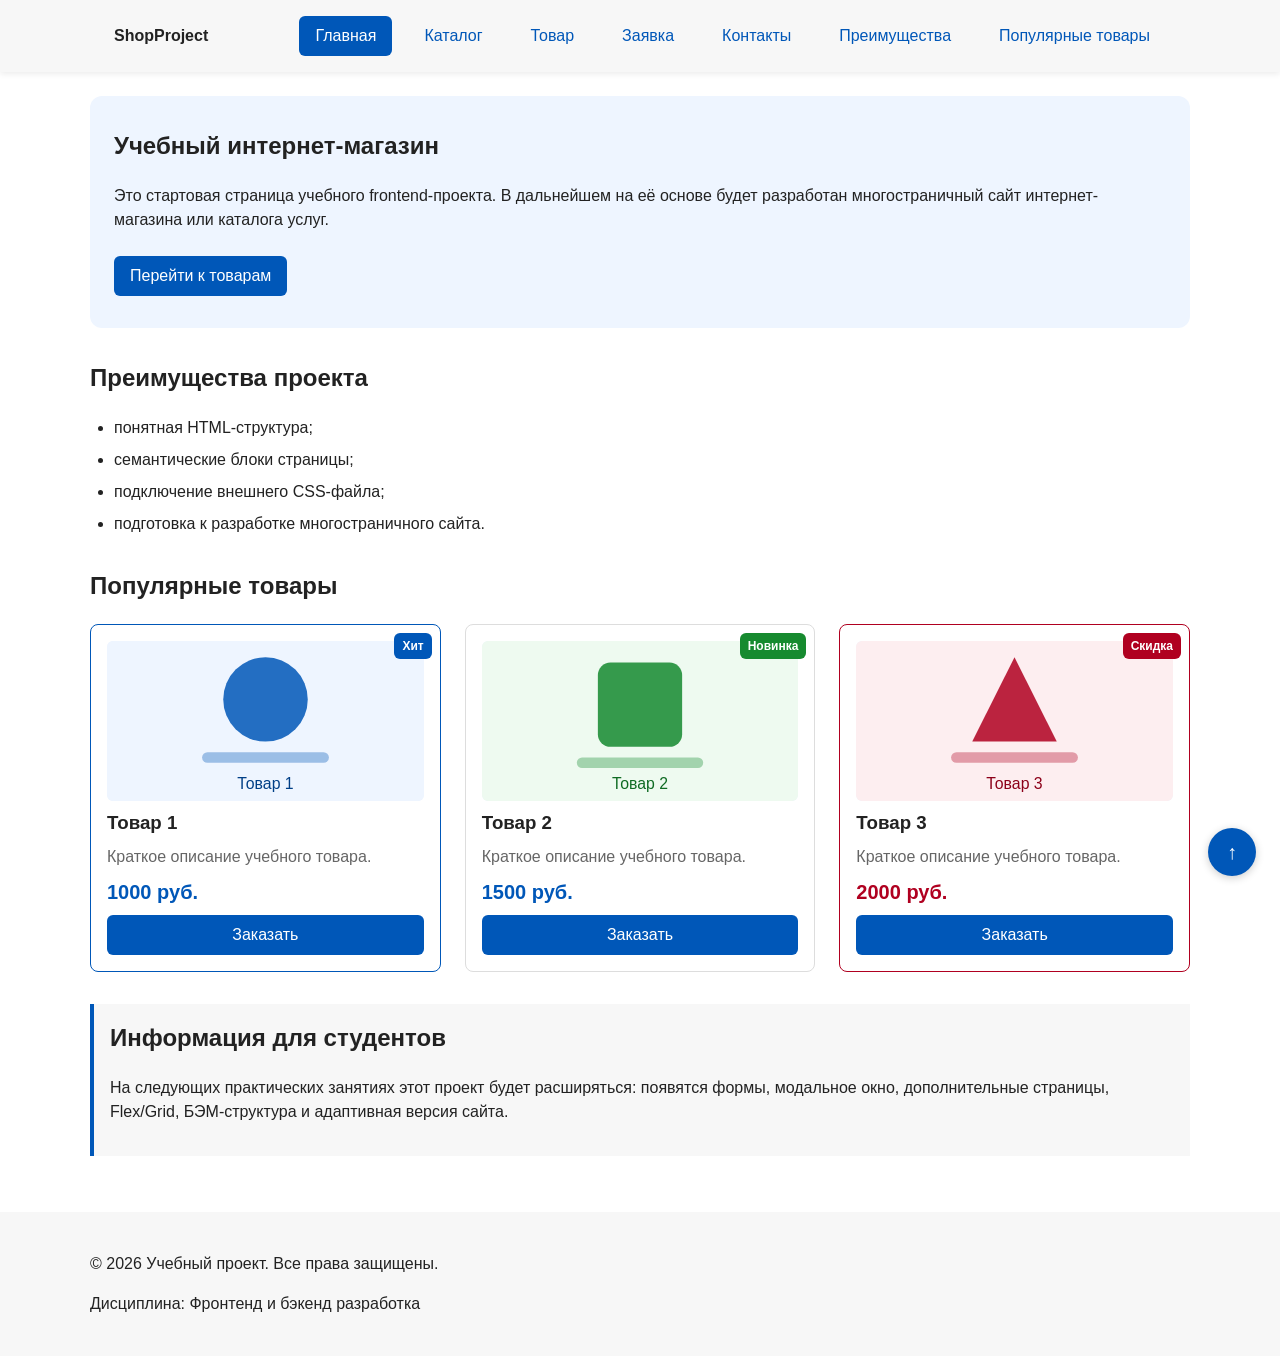
==== commit 3039e4d4: "feat: add product images, sticky header and unified BEM navigation" ====
--- a/index.html
+++ b/index.html
@@ -14,27 +14,13 @@
       <a class="site-header__logo" href="index.html">ShopProject</a>
       <nav class="site-nav" aria-label="Основная навигация">
         <ul class="site-nav__list">
-          <li class="site-nav__item">
-            <a class="site-nav__link site-nav__link--active" href="index.html">Главная</a>
-          </li>
-          <li class="site-nav__item">
-            <a class="site-nav__link" href="catalog.html">Каталог</a>
-          </li>
-          <li class="site-nav__item">
-            <a class="site-nav__link" href="product.html">Товар</a>
-          </li>
-          <li class="site-nav__item">
-            <a class="site-nav__link" href="order.html">Заявка</a>
-          </li>
-          <li class="site-nav__item">
-            <a class="site-nav__link" href="contacts.html">Контакты</a>
-          </li>
-          <li class="site-nav__item">
-            <a class="site-nav__link" href="index.html#advantages">Преимущества</a>
-          </li>
-          <li class="site-nav__item">
-            <a class="site-nav__link" href="index.html#popular">Популярные товары</a>
-          </li>
+          <li class="site-nav__item"><a class="site-nav__link site-nav__link--active" href="index.html">Главная</a></li>
+          <li class="site-nav__item"><a class="site-nav__link" href="catalog.html">Каталог</a></li>
+          <li class="site-nav__item"><a class="site-nav__link" href="product.html">Товар</a></li>
+          <li class="site-nav__item"><a class="site-nav__link" href="order.html">Заявка</a></li>
+          <li class="site-nav__item"><a class="site-nav__link" href="contacts.html">Контакты</a></li>
+          <li class="site-nav__item"><a class="site-nav__link" href="index.html#advantages">Преимущества</a></li>
+          <li class="site-nav__item"><a class="site-nav__link" href="index.html#popular">Популярные товары</a></li>
         </ul>
       </nav>
     </div>
@@ -51,7 +37,7 @@
       <a class="button button--primary" href="#popular">Перейти к товарам</a>
     </section>
 
-    <section class="section section--advantages" id="advantages">
+    <section class="section" id="advantages">
       <h2 class="section__title">Преимущества проекта</h2>
       <ul class="advantages-list">
         <li class="advantages-list__item">понятная HTML-структура;</li>
@@ -61,10 +47,11 @@
       </ul>
     </section>
 
-    <section class="section section--popular" id="popular">
+    <section class="section" id="popular">
       <h2 class="section__title">Популярные товары</h2>
       <div class="products-grid">
         <article class="product-card product-card--featured">
+          <img class="product-card__img" src="images/product-1.svg" alt="Учебный товар 1: синяя коробка" width="600" height="400" loading="lazy">
           <span class="product-card__badge">Хит</span>
           <h3 class="product-card__title">Товар 1</h3>
           <p class="product-card__description">Краткое описание учебного товара.</p>
@@ -72,6 +59,7 @@
           <button class="button button--primary product-card__button" type="button" data-product="Товар 1">Заказать</button>
         </article>
         <article class="product-card product-card--new">
+          <img class="product-card__img" src="images/product-2.svg" alt="Учебный товар 2: зелёная коробка" width="600" height="400" loading="lazy">
           <span class="product-card__badge product-card__badge--new">Новинка</span>
           <h3 class="product-card__title">Товар 2</h3>
           <p class="product-card__description">Краткое описание учебного товара.</p>
@@ -79,6 +67,7 @@
           <button class="button button--primary product-card__button" type="button" data-product="Товар 2">Заказать</button>
         </article>
         <article class="product-card product-card--discount">
+          <img class="product-card__img" src="images/product-3.svg" alt="Учебный товар 3: красная коробка" width="600" height="400" loading="lazy">
           <span class="product-card__badge product-card__badge--discount">Скидка</span>
           <h3 class="product-card__title">Товар 3</h3>
           <p class="product-card__description">Краткое описание учебного товара.</p>
@@ -109,28 +98,23 @@
     <h2 class="order-dialog__title" id="order-dialog-title">Оформление заявки</h2>
     <form class="order-form" id="order-form" action="#" method="post" novalidate>
       <input id="selected-product" name="selected-product" type="hidden">
-
       <div class="order-form__field">
         <label class="order-form__label" for="order-name">Имя</label>
         <input class="order-form__input" id="order-name" name="name" type="text" placeholder="Введите ваше имя" minlength="2" autocomplete="given-name" required>
       </div>
-
       <div class="order-form__field">
         <label class="order-form__label" for="order-email">E-mail</label>
         <input class="order-form__input" id="order-email" name="email" type="email" placeholder="example@mail.ru" autocomplete="email" required>
       </div>
-
       <div class="order-form__field">
         <label class="order-form__label" for="order-phone">Телефон</label>
         <input class="order-form__input" id="order-phone" name="phone" type="tel" inputmode="tel" placeholder="+7 (900) 000-00-00" pattern="^\+7 \(\d{3}\) \d{3}-\d{2}-\d{2}$" required>
         <small class="order-form__hint">Формат: +7 (900) 000-00-00</small>
       </div>
-
       <div class="order-form__field">
         <label class="order-form__label" for="order-date">Дата связи</label>
         <input class="order-form__input" id="order-date" name="date" type="date">
       </div>
-
       <div class="order-form__field">
         <label class="order-form__label" for="order-topic">Тема заявки</label>
         <select class="order-form__select" id="order-topic" name="topic" required>
@@ -140,19 +124,16 @@
           <option value="delivery">Доставка</option>
         </select>
       </div>
-
       <div class="order-form__field">
         <label class="order-form__label" for="order-comment">Комментарий</label>
         <textarea class="order-form__textarea" id="order-comment" name="comment" rows="4" placeholder="Укажите дополнительную информацию"></textarea>
       </div>
-
       <div class="order-form__field order-form__field--checkbox">
         <label class="order-form__label">
           <input class="order-form__checkbox" id="order-agreement" name="agreement" type="checkbox" required>
           Я согласен на обработку данных
         </label>
       </div>
-
       <div class="order-form__actions">
         <button class="button button--secondary" type="button" id="close-order-dialog">Закрыть</button>
         <button class="button button--primary" type="submit">Отправить заявку</button>
@@ -160,9 +141,7 @@
     </form>
   </dialog>
 
-  <p class="success-message" id="success-message" hidden>
-    Форма успешно отправлена!
-  </p>
+  <p class="success-message" id="success-message" hidden>Форма успешно отправлена!</p>
 
   <button class="scroll-top-button" id="scroll-top-button" type="button" aria-label="Наверх">↑</button>
 </body>
--- a/css/style.css
+++ b/css/style.css
@@ -37,6 +37,7 @@
 
 html {
   scroll-behavior: smooth;
+  scroll-padding-top: 100px;
 }
 
 body {
@@ -69,7 +70,6 @@
   outline-offset: 3px;
 }
 
-/* Кнопка — самостоятельный БЭМ-блок */
 .button {
   display: inline-block;
   padding: var(--space-sm) var(--space-md);
@@ -112,16 +112,22 @@
 }
 
 /* ===============================
-   4. Шапка и навигация
+   4. Шапка и навигация (sticky)
    =============================== */
 .site-header {
+  position: sticky;
+  top: 0;
+  z-index: 90;
+  padding-top: 0;
+  padding-bottom: 0;
   background-color: var(--color-surface);
+  box-shadow: 0 2px 6px rgba(0, 0, 0, 0.08);
 }
 
 .site-header__inner {
   max-width: var(--container-width);
   margin: 0 auto;
-  padding: var(--space-lg);
+  padding: var(--space-md) var(--space-lg);
   display: flex;
   align-items: center;
   justify-content: space-between;
@@ -253,6 +259,14 @@
   color: var(--color-danger);
 }
 
+.product-card__img {
+  width: 100%;
+  height: 160px;
+  object-fit: cover;
+  border-radius: var(--radius-sm);
+  background-color: var(--color-surface-accent);
+}
+
 .product-card__badge {
   position: absolute;
   top: var(--space-sm);
@@ -336,7 +350,7 @@
 }
 
 /* ===============================
-   12. Страница каталога (Grid)
+   12. Страница каталога (Grid + sticky-фильтр)
    =============================== */
 .catalog-layout {
   max-width: var(--container-width);
@@ -349,6 +363,9 @@
 
 .catalog-filters {
   grid-area: filters;
+  position: sticky;
+  top: 96px;
+  align-self: start;
   padding: var(--space-md);
   border: 1px solid var(--color-border);
   border-radius: var(--radius-md);
@@ -382,7 +399,7 @@
 
 .filters-form input[type="number"] {
   width: 100%;
-  padding: var(--space-sm) var(--space-sm);
+  padding: var(--space-sm);
   border: 1px solid var(--color-border);
   border-radius: var(--radius-sm);
   font: inherit;
@@ -395,23 +412,43 @@
   display: flex;
   gap: var(--space-xl);
   align-items: flex-start;
-  max-width: var(--container-width);
-  margin: 0 auto var(--space-xl);
 }
 
 .product-details__image {
   flex: 0 0 300px;
 }
 
+.product-details__photo {
+  display: block;
+  width: 100%;
+  height: auto;
+  border-radius: var(--radius-lg);
+}
+
 .product-details__info {
   flex: 1;
 }
 
+.product-details__title {
+  margin-top: 0;
+}
+
+.product-details__description {
+  color: var(--color-muted);
+}
+
+.product-details__price {
+  font-size: 24px;
+  font-weight: 700;
+  color: var(--color-primary);
+  margin: var(--space-md) 0;
+}
+
 .product-table {
   width: 100%;
-  max-width: var(--container-width);
-  margin: 0 auto var(--space-xl);
+  max-width: 600px;
   border-collapse: collapse;
+  margin-top: var(--space-md);
 }
 
 .product-table caption {
@@ -434,7 +471,7 @@
 }
 
 /* ===============================
-   14. Форма заявки (БЭМ)
+   14. Форма заявки и модальное окно
    =============================== */
 .order-dialog {
   width: min(100% - 32px, 560px);
@@ -521,11 +558,10 @@
 .site-footer__inner {
   max-width: var(--container-width);
   margin: 0 auto;
-  padding: var(--space-lg);
-}
-
-/* ===============================
-   16. Кнопка «Наверх» (fixed)
+}
+
+/* ===============================
+   16. Кнопка «Наверх» и подсветка якоря
    =============================== */
 .scroll-top-button {
   position: fixed;
@@ -552,7 +588,6 @@
   outline-offset: 3px;
 }
 
-/* Подсветка якоря */
 :target {
   outline: 2px dashed var(--color-primary);
   outline-offset: 4px;
